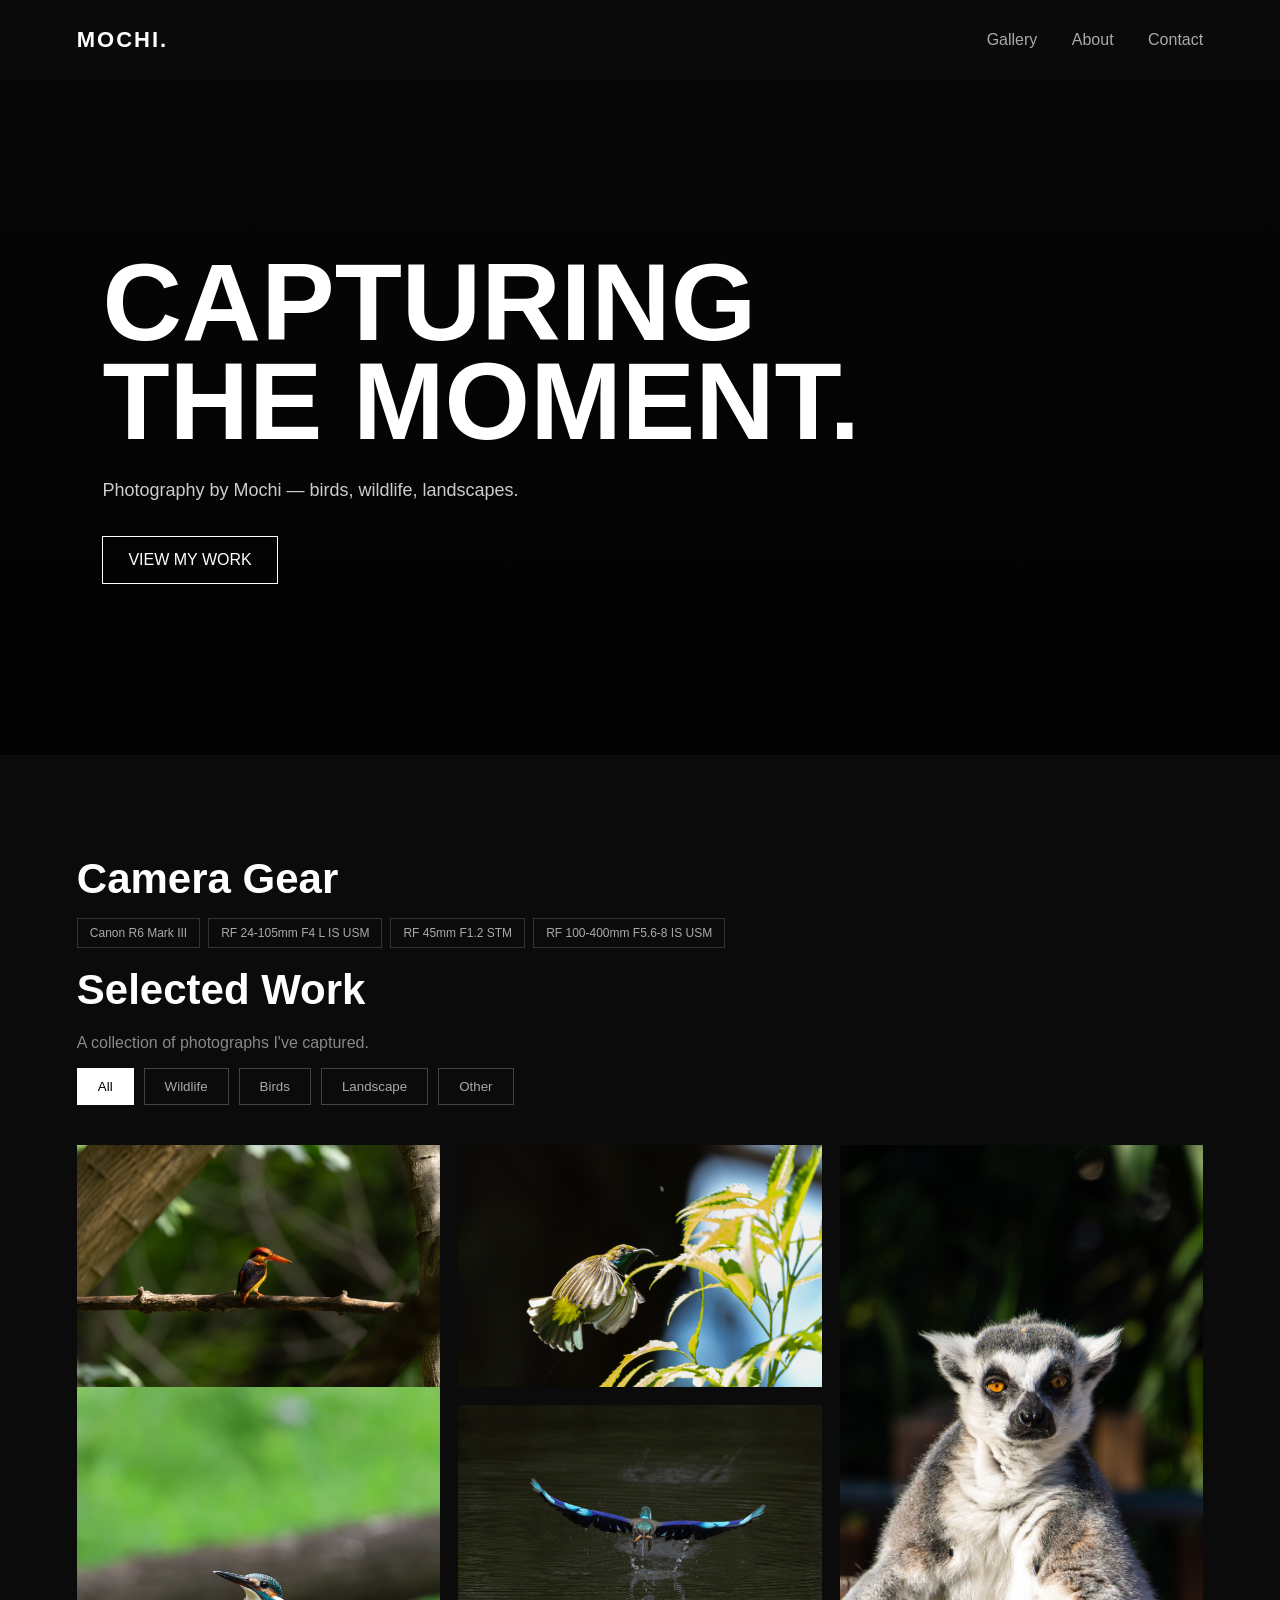
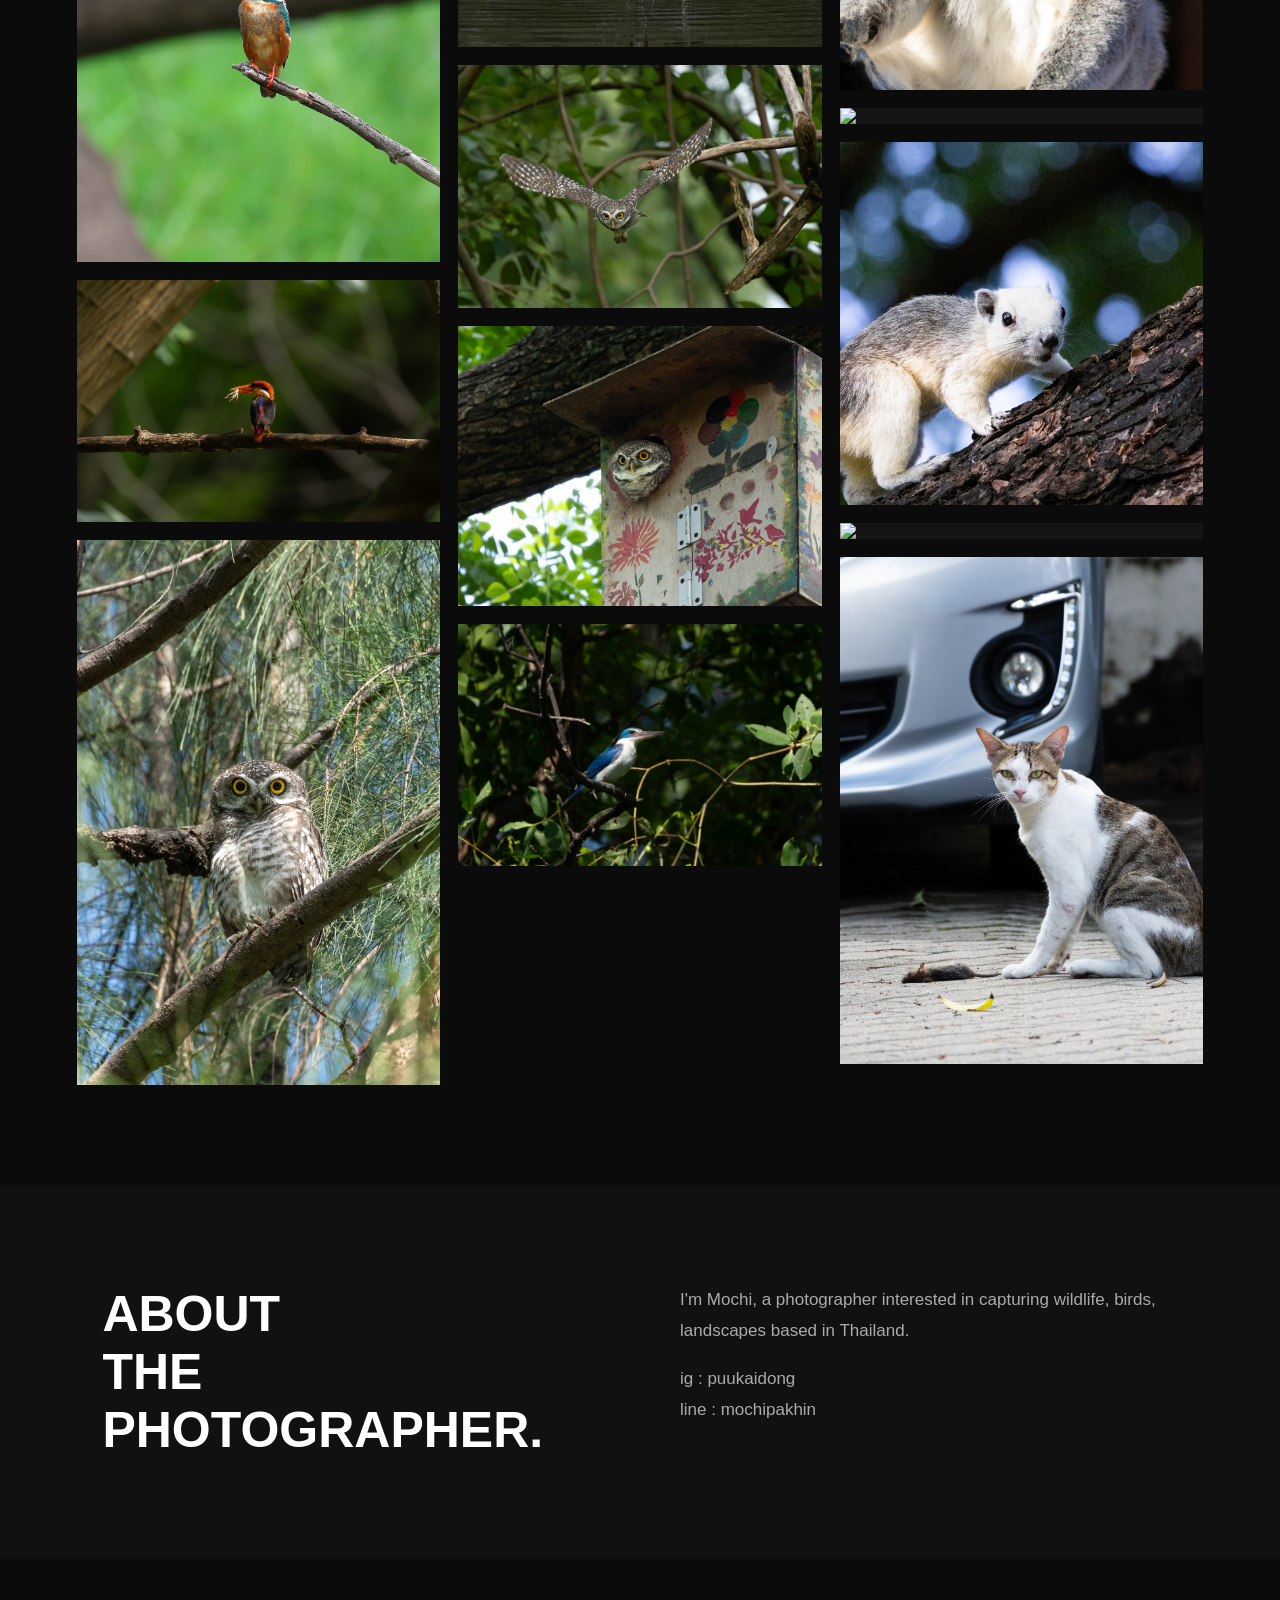
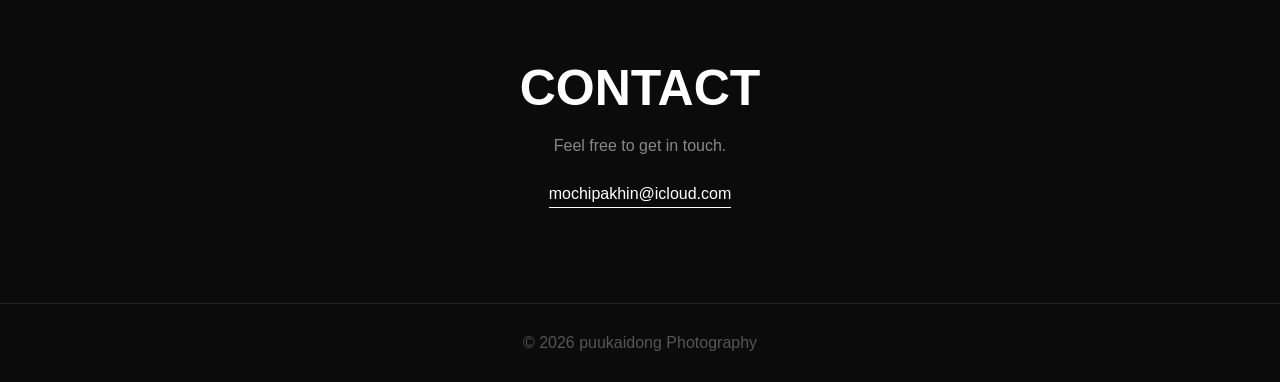
==== docs/index.html @ 9a879a0f "Update index.html" ====
<!DOCTYPE html>
<html lang="en">
<head>
    <meta charset="UTF-8">
    <meta name="viewport" content="width=device-width, initial-scale=1.0">
    <title>Mochi Photography</title>
    <link rel="stylesheet" href="style.css">
</head>

<body>

<header>
    <div class="logo">MOCHI.</div>

    <nav>
        <a href="#gallery">Gallery</a>
        <a href="#about">About</a>
        <a href="#contact">Contact</a>
    </nav>
</header>

<section class="hero">
    <h1>CAPTURING<br>THE MOMENT.</h1>

    <p>
        Photography by Mochi — birds, wildlife, landscapes.
    </p>

    <a class="hero-button" href="#gallery">VIEW MY WORK</a>
</section>

<section class="gallery-section" id="gallery">

    <h2 class="section-title">Camera Gear</h2>

    <div class="gear-links">
        <a href="https://th.canon/th/consumer/eos-r6-mark-iii/body/product" target="_blank">
            Canon R6 Mark III
        </a>

        <a href="https://th.canon/th/consumer/rf24-105mm-f-4l-is-usm/main/product" target="_blank">
            RF 24-105mm F4 L IS USM
        </a>

        <a href="https://th.canon/th/consumer/rf45mm-f-1-2-stm/main/product" target="_blank">
            RF 45mm F1.2 STM
        </a>

        <a href="https://th.canon/th/consumer/rf100-400mm-f-5-6-8-is-usm/main/product" target="_blank">
            RF 100-400mm F5.6-8 IS USM
        </a>
    </div>

    <br>

    <h2 class="section-title">Selected Work</h2>

    <p class="section-description">
        A collection of photographs I've captured.
    </p>

    <div class="filters">
        <button class="filter active" onclick="filterPhotos('all', this)">All</button>
        <button class="filter" onclick="filterPhotos('wildlife', this)">Wildlife</button>
        <button class="filter" onclick="filterPhotos('birds', this)">Birds</button>
        <button class="filter" onclick="filterPhotos('landscape', this)">Landscape</button>
        <button class="filter" onclick="filterPhotos('other', this)">Other</button>
    </div>

    <div class="gallery">

        <a class="photo" data-category="birds" href="photo.html?id=BB3">
            <img src="photos/BB3.jpg">
            <div class="photo-info">
                <h3>Black-backed Dwarf Kingfisher</h3>
                <p>Bird Photography</p>
            </div>
        </a>

        <div class="photo" data-category="birds" onclick="openPhotoPage('commonkingfisher')">
            <img src="photos/commonkingfisher.jpg">
            <div class="photo-info">
                <h3>Common Kingfisher</h3>
                <p>Bird Photography</p>
            </div>
        </div>

        <div class="photo" data-category="birds" onclick="openPhotoPage('BB4')">
            <img src="photos/BB4.jpg">
            <div class="photo-info">
                <h3>Black-backed Dwarf Kingfisher eating a cricket</h3>
                <p>Bird Photography</p>
            </div>
        </div>

        <div class="photo" data-category="birds" onclick="openPhotoPage('bird2')">
            <img src="photos/bird2.jpg">
            <div class="photo-info">
                <h3>Spotted Owlet</h3>
                <p>Bird Photography</p>
            </div>
        </div>

        <div class="photo" data-category="birds" onclick="openPhotoPage('bird3')">
            <img src="photos/bird3.jpg">
            <div class="photo-info">
                <h3>Olive-backed Sunbird</h3>
                <p>Bird Photography</p>
            </div>
        </div>

        <div class="photo" data-category="birds" onclick="openPhotoPage('bird4')">
            <img src="photos/bird4.jpg">
            <div class="photo-info">
                <h3>Indochinese Roller</h3>
                <p>Bird Photography</p>
            </div>
        </div>

        <div class="photo" data-category="birds" onclick="openPhotoPage('bird5')">
            <img src="photos/bird5.jpg">
            <div class="photo-info">
                <h3>Spotted Owlet taking flight</h3>
                <p>Bird Photography</p>
            </div>
        </div>

        <div class="photo" data-category="birds" onclick="openPhotoPage('bird6')">
            <img src="photos/bird6.jpg">
            <div class="photo-info">
                <h3>Spotted Peeking</h3>
                <p>Bird Photography</p>
            </div>
        </div>

        <div class="photo" data-category="birds" onclick="openPhotoPage('bird7')">
            <img src="photos/bird7.jpg">
            <div class="photo-info">
                <h3>Collared Kingfisher</h3>
                <p>Bird Photography</p>
            </div>
        </div>

        <div class="photo" data-category="wildlife" onclick="openPhotoPage('animal1')">
            <img src="photos/animal1.jpg">
            <div class="photo-info">
                <h3>Ring-tailed Lemur</h3>
                <p>Wildlife Photography</p>
            </div>
        </div>

        <div class="photo" data-category="wildlife" onclick="openPhotoPage('animal3')">
            <img src="photos/animal3.jpg">
            <div class="photo-info">
                <h3>Mongrel</h3>
                <p>Wildlife Photography</p>
            </div>
        </div>

        <div class="photo" data-category="wildlife" onclick="openPhotoPage('animal4')">
            <img src="photos/animal4.jpg">
            <div class="photo-info">
                <h3>Finlayson's Squirrel</h3>
                <p>Wildlife Photography</p>
            </div>
        </div>

        <div class="photo" data-category="wildlife" onclick="openPhotoPage('animal5')">
            <img src="photos/animal5.jpg">
            <div class="photo-info">
                <h3>Orange Tabby</h3>
                <p>Wildlife Photography</p>
            </div>
        </div>

        <div class="photo" data-category="wildlife" onclick="openPhotoPage('animal6')">
            <img src="photos/animal6.jpg">
            <div class="photo-info">
                <h3>Domestic Shorthair</h3>
                <p>Wildlife Photography</p>
            </div>
        </div>

    </div>

</section>

<section class="about" id="about">

    <div>
        <h2>ABOUT<br>THE<br>PHOTOGRAPHER.</h2>
    </div>

    <div>
        <p>
            I'm Mochi, a photographer interested in capturing
            wildlife, birds, landscapes based in Thailand.
        </p>

        <br>

        <p>
            ig : puukaidong<br>
            line : mochipakhin
        </p>
    </div>

</section>

<section class="contact" id="contact">

    <h2>CONTACT</h2>

    <p>Feel free to get in touch.</p>

    <a href="mailto:mochipakhin@icloud.com">mochipakhin@icloud.com</a>

</section>

<footer>
    © 2026 puukaidong Photography
</footer>

<script>

function filterPhotos(category, button) {
    const photos = document.querySelectorAll(".photo");
    const buttons = document.querySelectorAll(".filter");

    buttons.forEach(button => {
        button.classList.remove("active");
    });

    button.classList.add("active");

    photos.forEach(photo => {
        if (category === "all" || photo.dataset.category === category) {
            photo.style.display = "";
        } else {
            photo.style.display = "none";
        }
    });
}

</script>

</body>
</html>
---- docs/style.css ----
* {
    box-sizing: border-box;
    margin: 0;
    padding: 0;
}

html {
    scroll-behavior: smooth;
}

body {
    font-family: Arial, Helvetica, sans-serif;
    background: #0b0b0b;
    color: white;
}

header {
    height: 80px;
    display: flex;
    align-items: center;
    justify-content: space-between;
    padding: 0 6%;
    position: sticky;
    top: 0;
    background: rgba(11, 11, 11, 0.9);
    backdrop-filter: blur(10px);
    z-index: 100;
}

.logo {
    font-size: 22px;
    font-weight: bold;
    letter-spacing: 2px;
}

nav a {
    color: #aaa;
    text-decoration: none;
    margin-left: 30px;
    transition: 0.3s;
}

nav a:hover {
    color: white;
}

.hero {
    min-height: 75vh;
    display: flex;
    flex-direction: column;
    justify-content: center;
    padding: 80px 8%;
    background:
        linear-gradient(rgba(0,0,0,0.45), rgba(0,0,0,0.8)),
        url("https://images.unsplash.com/photo-1516035069371-29a1b244cc32?auto=format&fit=crop&w=2000&q=90");
    background-size: cover;
    background-position: center;
}

.hero h1 {
    font-size: clamp(50px, 9vw, 110px);
    line-height: 0.9;
    max-width: 900px;
}

.hero p {
    margin-top: 30px;
    color: #ccc;
    font-size: 18px;
    max-width: 500px;
}

.hero-button {
    margin-top: 35px;
    width: fit-content;
    padding: 14px 25px;
    border: 1px solid white;
    color: white;
    text-decoration: none;
    transition: 0.3s;
}

.hero-button:hover {
    background: white;
    color: black;
}

.gallery-section {
    padding: 100px 6%;
}

.section-title {
    font-size: 42px;
    margin-bottom: 15px;
}

.section-description {
    color: #888;
    margin-bottom: 10px;
    line-height: 1.8;
}

.filters {
    display: flex;
    gap: 10px;
    margin-bottom: 40px;
    flex-wrap: wrap;
}

.filter {
    padding: 10px 20px;
    background: transparent;
    border: 1px solid #444;
    color: #aaa;
    cursor: pointer;
    transition: 0.3s;
}

.filter:hover,
.filter.active {
    background: white;
    color: black;
    border-color: white;
}

.gallery {
    columns: 3 300px;
    column-gap: 18px;
}

.photo {
    position: relative;
    margin-bottom: 18px;
    break-inside: avoid;
    cursor: pointer;
    overflow: hidden;
    background: #151515;
}

.photo img {
    width: 100%;
    display: block;
    transition: transform 0.5s;
}

.photo:hover img {
    transform: scale(1.04);
}

.photo-info {
    position: absolute;
    bottom: 0;
    left: 0;
    right: 0;
    padding: 25px 20px;
    background: linear-gradient(transparent, rgba(0,0,0,0.9));
    opacity: 0;
    transition: 0.3s;
}

.photo:hover .photo-info {
    opacity: 1;
}

.photo-info h3 {
    font-size: 18px;
}

.photo-info p {
    color: #aaa;
    font-size: 13px;
    margin-top: 5px;
}

.about {
    padding: 100px 8%;
    display: grid;
    grid-template-columns: 1fr 1fr;
    gap: 80px;
    background: #111;
}

.about h2 {
    font-size: 50px;
}

.about p {
    color: #aaa;
    font-size: 17px;
    line-height: 1.8;
}

.contact {
    padding: 100px 8%;
    text-align: center;
}

.contact h2 {
    font-size: 50px;
    margin-bottom: 20px;
}

.contact p {
    color: #888;
    margin-bottom: 30px;
}

.contact a {
    color: white;
    text-decoration: none;
    border-bottom: 1px solid white;
    padding-bottom: 5px;
}

footer {
    padding: 30px;
    text-align: center;
    color: #555;
    border-top: 1px solid #222;
}

.lightbox {
    position: fixed;
    inset: 0;
    background: rgba(0,0,0,0.95);
    display: none;
    align-items: center;
    justify-content: center;
    z-index: 200;
    padding: 30px;
}

.lightbox img {
    max-width: 90%;
    max-height: 90vh;
    object-fit: contain;
}

.close {
    position: absolute;
    top: 25px;
    right: 35px;
    font-size: 40px;
    cursor: pointer;
    color: white;
}

.gear-links {
    margin-top: 10px;
    display: flex;
    flex-wrap: wrap;
    gap: 8px;
}

.gear-links a {
    font-size: 12px;
    color: #aaa;
    text-decoration: none;
    border: 1px solid #333;
    padding: 7px 12px;
    transition: 0.3s;
}

.gear-links a:hover {
    color: white;
    border-color: white;
    background: #181818;
}

.back-button {
    display: inline-block;
    padding: 14px 25px;
    border: 1px solid white;
    color: white;
    text-decoration: none;
    transition: 0.3s;
    margin-bottom: 50px;
}

.back-button:hover {
    background: white;
    color: black;
}


@media (max-width: 700px) {

    header {
        padding: 0 5%;
    }

    nav a {
        margin-left: 10px;
        font-size: 13px;
    }

    .hero {
        min-height: 65vh;
    }

    .about {
        grid-template-columns: 1fr;
        gap: 30px;
    }

    .about h2,
    .contact h2 {
        font-size: 40px;
    }
}
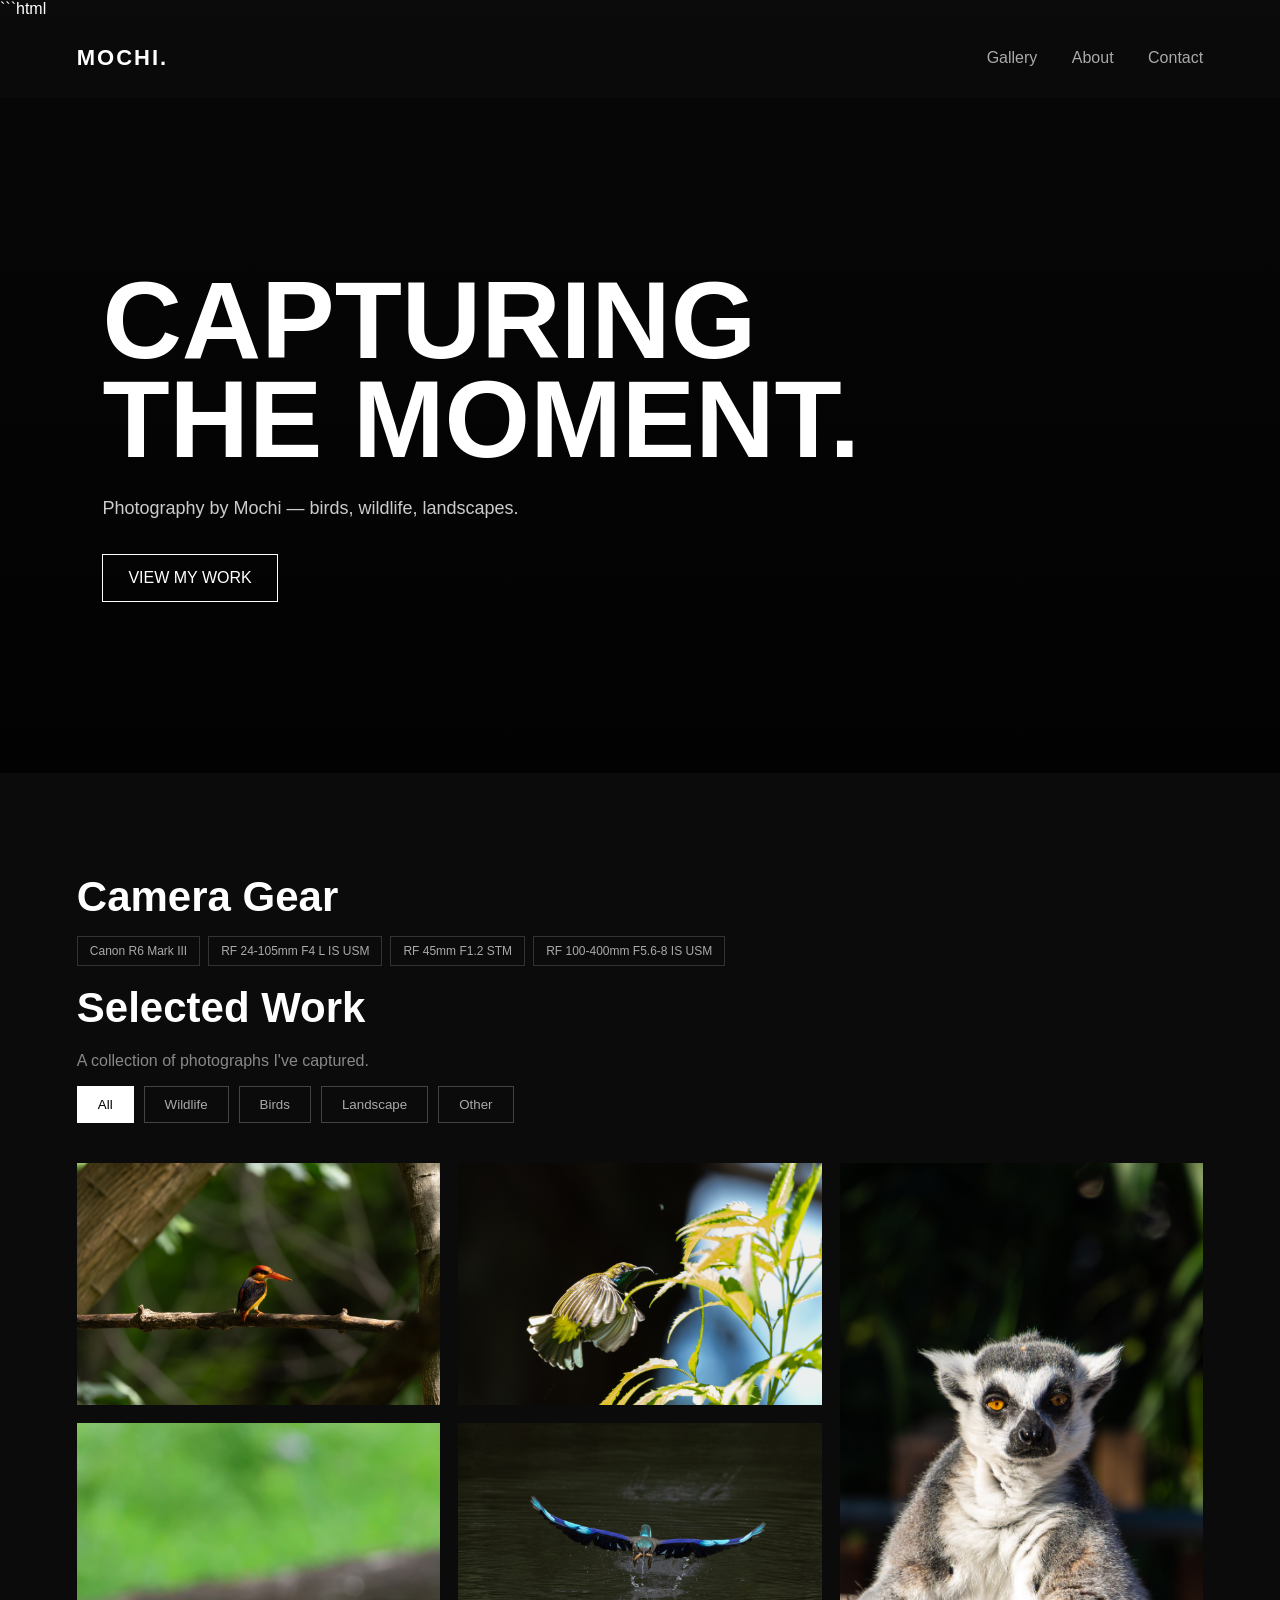
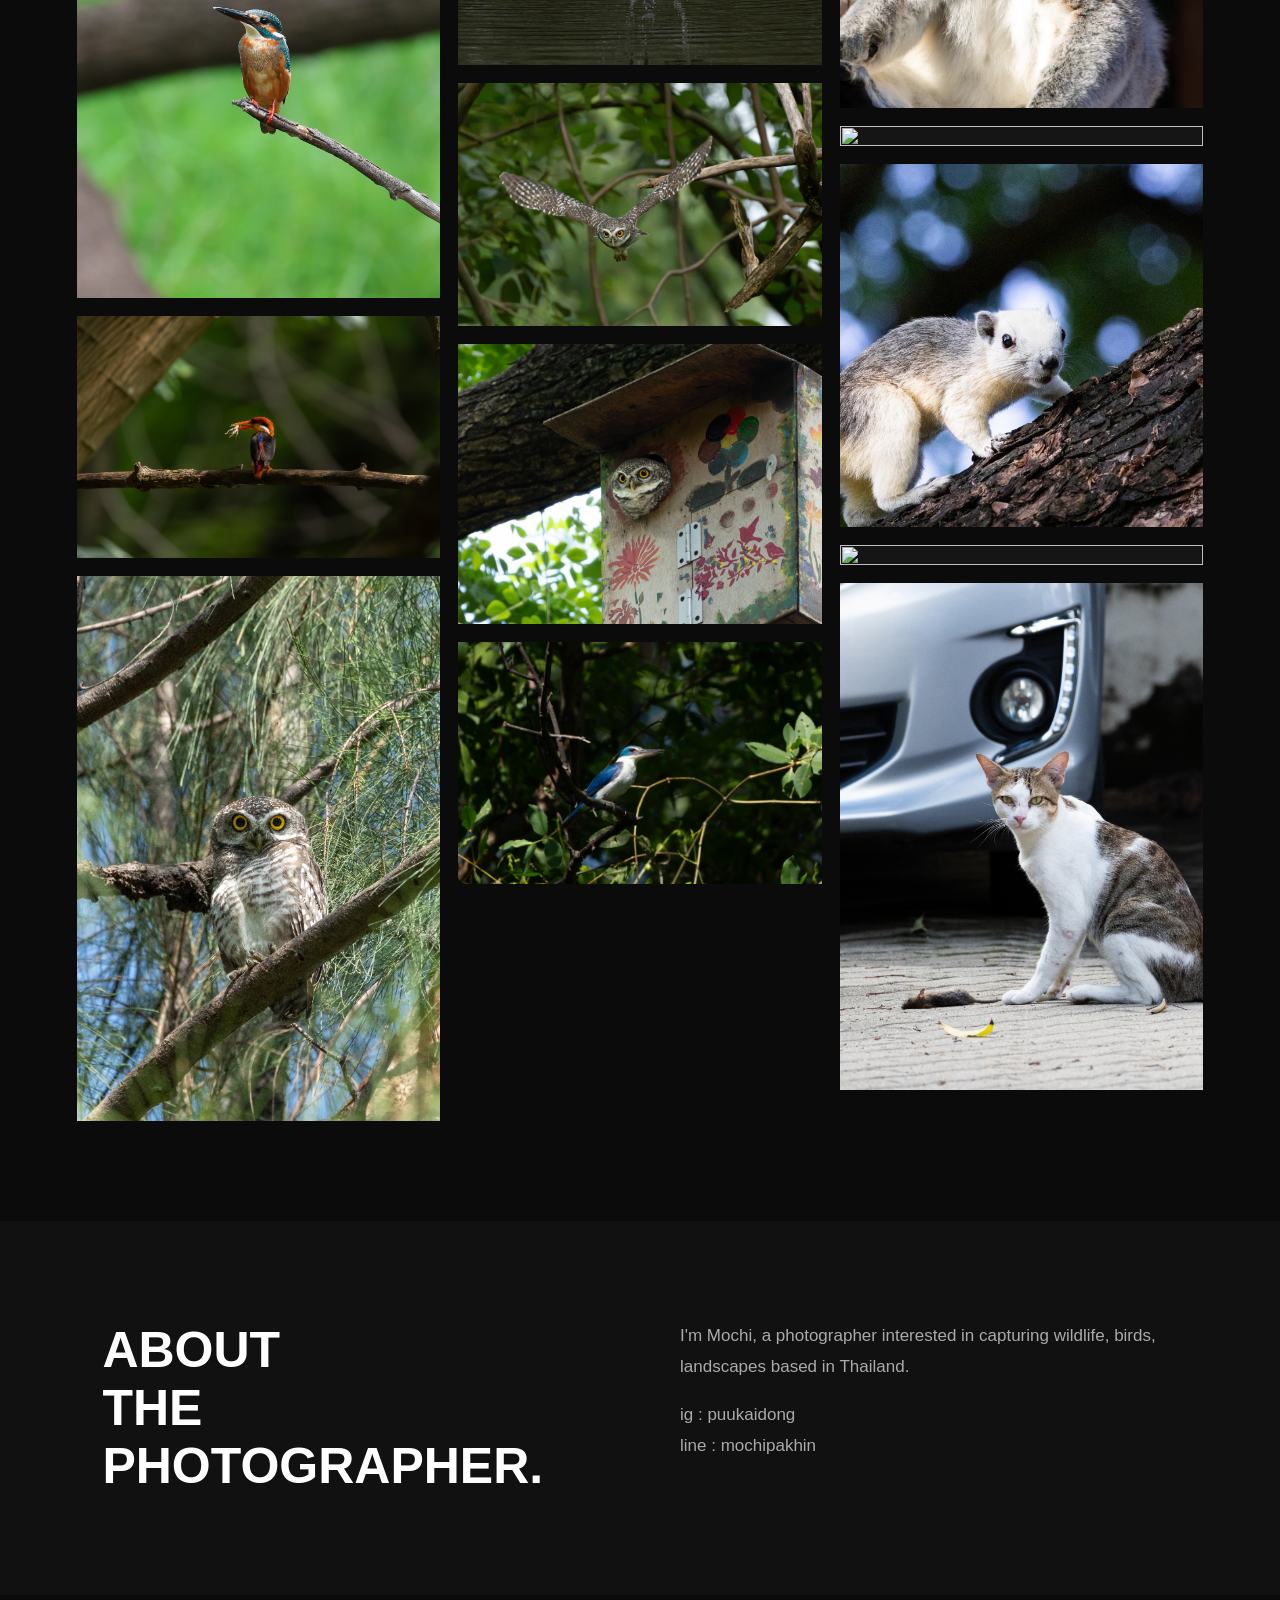
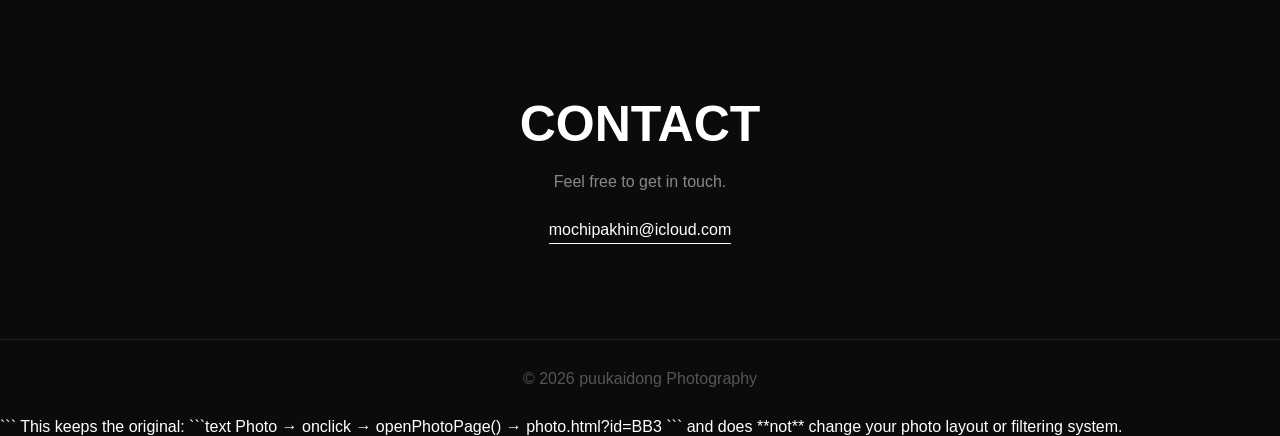
==== commit 362e2b95: "Update index.html" ====
--- a/docs/index.html
+++ b/docs/index.html
@@ -1,3 +1,4 @@
+```html
 <!DOCTYPE html>
 <html lang="en">
 <head>
@@ -34,6 +35,7 @@
     <h2 class="section-title">Camera Gear</h2>
 
     <div class="gear-links">
+
         <a href="https://th.canon/th/consumer/eos-r6-mark-iii/body/product" target="_blank">
             Canon R6 Mark III
         </a>
@@ -49,6 +51,7 @@
         <a href="https://th.canon/th/consumer/rf100-400mm-f-5-6-8-is-usm/main/product" target="_blank">
             RF 100-400mm F5.6-8 IS USM
         </a>
+
     </div>
 
     <br>
@@ -60,121 +63,164 @@
     </p>
 
     <div class="filters">
-        <button class="filter active" onclick="filterPhotos('all', this)">All</button>
-        <button class="filter" onclick="filterPhotos('wildlife', this)">Wildlife</button>
-        <button class="filter" onclick="filterPhotos('birds', this)">Birds</button>
-        <button class="filter" onclick="filterPhotos('landscape', this)">Landscape</button>
-        <button class="filter" onclick="filterPhotos('other', this)">Other</button>
+
+        <button class="filter active" onclick="filterPhotos('all', this)">
+            All
+        </button>
+
+        <button class="filter" onclick="filterPhotos('wildlife', this)">
+            Wildlife
+        </button>
+
+        <button class="filter" onclick="filterPhotos('birds', this)">
+            Birds
+        </button>
+
+        <button class="filter" onclick="filterPhotos('landscape', this)">
+            Landscape
+        </button>
+
+        <button class="filter" onclick="filterPhotos('other', this)">
+            Other
+        </button>
+
     </div>
 
     <div class="gallery">
 
-        <a class="photo" data-category="birds" href="photo.html?id=BB3">
+        <div class="photo" data-category="birds" onclick="openPhotoPage('BB3')">
             <img src="photos/BB3.jpg">
+
             <div class="photo-info">
                 <h3>Black-backed Dwarf Kingfisher</h3>
                 <p>Bird Photography</p>
             </div>
-        </a>
+        </div>
+
 
         <div class="photo" data-category="birds" onclick="openPhotoPage('commonkingfisher')">
             <img src="photos/commonkingfisher.jpg">
+
             <div class="photo-info">
                 <h3>Common Kingfisher</h3>
                 <p>Bird Photography</p>
             </div>
         </div>
+
 
         <div class="photo" data-category="birds" onclick="openPhotoPage('BB4')">
             <img src="photos/BB4.jpg">
+
             <div class="photo-info">
                 <h3>Black-backed Dwarf Kingfisher eating a cricket</h3>
                 <p>Bird Photography</p>
             </div>
         </div>
+
 
         <div class="photo" data-category="birds" onclick="openPhotoPage('bird2')">
             <img src="photos/bird2.jpg">
+
             <div class="photo-info">
                 <h3>Spotted Owlet</h3>
                 <p>Bird Photography</p>
             </div>
         </div>
+
 
         <div class="photo" data-category="birds" onclick="openPhotoPage('bird3')">
             <img src="photos/bird3.jpg">
+
             <div class="photo-info">
                 <h3>Olive-backed Sunbird</h3>
                 <p>Bird Photography</p>
             </div>
         </div>
+
 
         <div class="photo" data-category="birds" onclick="openPhotoPage('bird4')">
             <img src="photos/bird4.jpg">
+
             <div class="photo-info">
                 <h3>Indochinese Roller</h3>
                 <p>Bird Photography</p>
             </div>
         </div>
+
 
         <div class="photo" data-category="birds" onclick="openPhotoPage('bird5')">
             <img src="photos/bird5.jpg">
+
             <div class="photo-info">
                 <h3>Spotted Owlet taking flight</h3>
                 <p>Bird Photography</p>
             </div>
         </div>
+
 
         <div class="photo" data-category="birds" onclick="openPhotoPage('bird6')">
             <img src="photos/bird6.jpg">
+
             <div class="photo-info">
                 <h3>Spotted Peeking</h3>
                 <p>Bird Photography</p>
             </div>
         </div>
+
 
         <div class="photo" data-category="birds" onclick="openPhotoPage('bird7')">
             <img src="photos/bird7.jpg">
+
             <div class="photo-info">
                 <h3>Collared Kingfisher</h3>
                 <p>Bird Photography</p>
             </div>
         </div>
+
 
         <div class="photo" data-category="wildlife" onclick="openPhotoPage('animal1')">
             <img src="photos/animal1.jpg">
+
             <div class="photo-info">
                 <h3>Ring-tailed Lemur</h3>
                 <p>Wildlife Photography</p>
             </div>
         </div>
+
 
         <div class="photo" data-category="wildlife" onclick="openPhotoPage('animal3')">
             <img src="photos/animal3.jpg">
+
             <div class="photo-info">
                 <h3>Mongrel</h3>
                 <p>Wildlife Photography</p>
             </div>
         </div>
+
 
         <div class="photo" data-category="wildlife" onclick="openPhotoPage('animal4')">
             <img src="photos/animal4.jpg">
+
             <div class="photo-info">
                 <h3>Finlayson's Squirrel</h3>
                 <p>Wildlife Photography</p>
             </div>
         </div>
+
 
         <div class="photo" data-category="wildlife" onclick="openPhotoPage('animal5')">
             <img src="photos/animal5.jpg">
+
             <div class="photo-info">
                 <h3>Orange Tabby</h3>
                 <p>Wildlife Photography</p>
             </div>
         </div>
+
 
         <div class="photo" data-category="wildlife" onclick="openPhotoPage('animal6')">
             <img src="photos/animal6.jpg">
+
             <div class="photo-info">
                 <h3>Domestic Shorthair</h3>
                 <p>Wildlife Photography</p>
@@ -185,13 +231,19 @@
 
 </section>
 
+
 <section class="about" id="about">
 
     <div>
-        <h2>ABOUT<br>THE<br>PHOTOGRAPHER.</h2>
+        <h2>
+            ABOUT<br>
+            THE<br>
+            PHOTOGRAPHER.
+        </h2>
     </div>
 
     <div>
+
         <p>
             I'm Mochi, a photographer interested in capturing
             wildlife, birds, landscapes based in Thailand.
@@ -203,27 +255,36 @@
             ig : puukaidong<br>
             line : mochipakhin
         </p>
+
     </div>
 
 </section>
 
+
 <section class="contact" id="contact">
 
     <h2>CONTACT</h2>
 
-    <p>Feel free to get in touch.</p>
-
-    <a href="mailto:mochipakhin@icloud.com">mochipakhin@icloud.com</a>
+    <p>
+        Feel free to get in touch.
+    </p>
+
+    <a href="mailto:mochipakhin@icloud.com">
+        mochipakhin@icloud.com
+    </a>
 
 </section>
+
 
 <footer>
     © 2026 puukaidong Photography
 </footer>
 
+
 <script>
 
 function filterPhotos(category, button) {
+
     const photos = document.querySelectorAll(".photo");
     const buttons = document.querySelectorAll(".filter");
 
@@ -234,15 +295,30 @@
     button.classList.add("active");
 
     photos.forEach(photo => {
+
         if (category === "all" || photo.dataset.category === category) {
             photo.style.display = "";
         } else {
             photo.style.display = "none";
         }
+
     });
 }
 
+function openPhotoPage(id) {
+    window.location.href = "photo.html?id=" + id;
+}
+
 </script>
 
 </body>
 </html>
+```
+
+This keeps the original:
+
+```text
+Photo → onclick → openPhotoPage() → photo.html?id=BB3
+```
+
+and does **not** change your photo layout or filtering system.
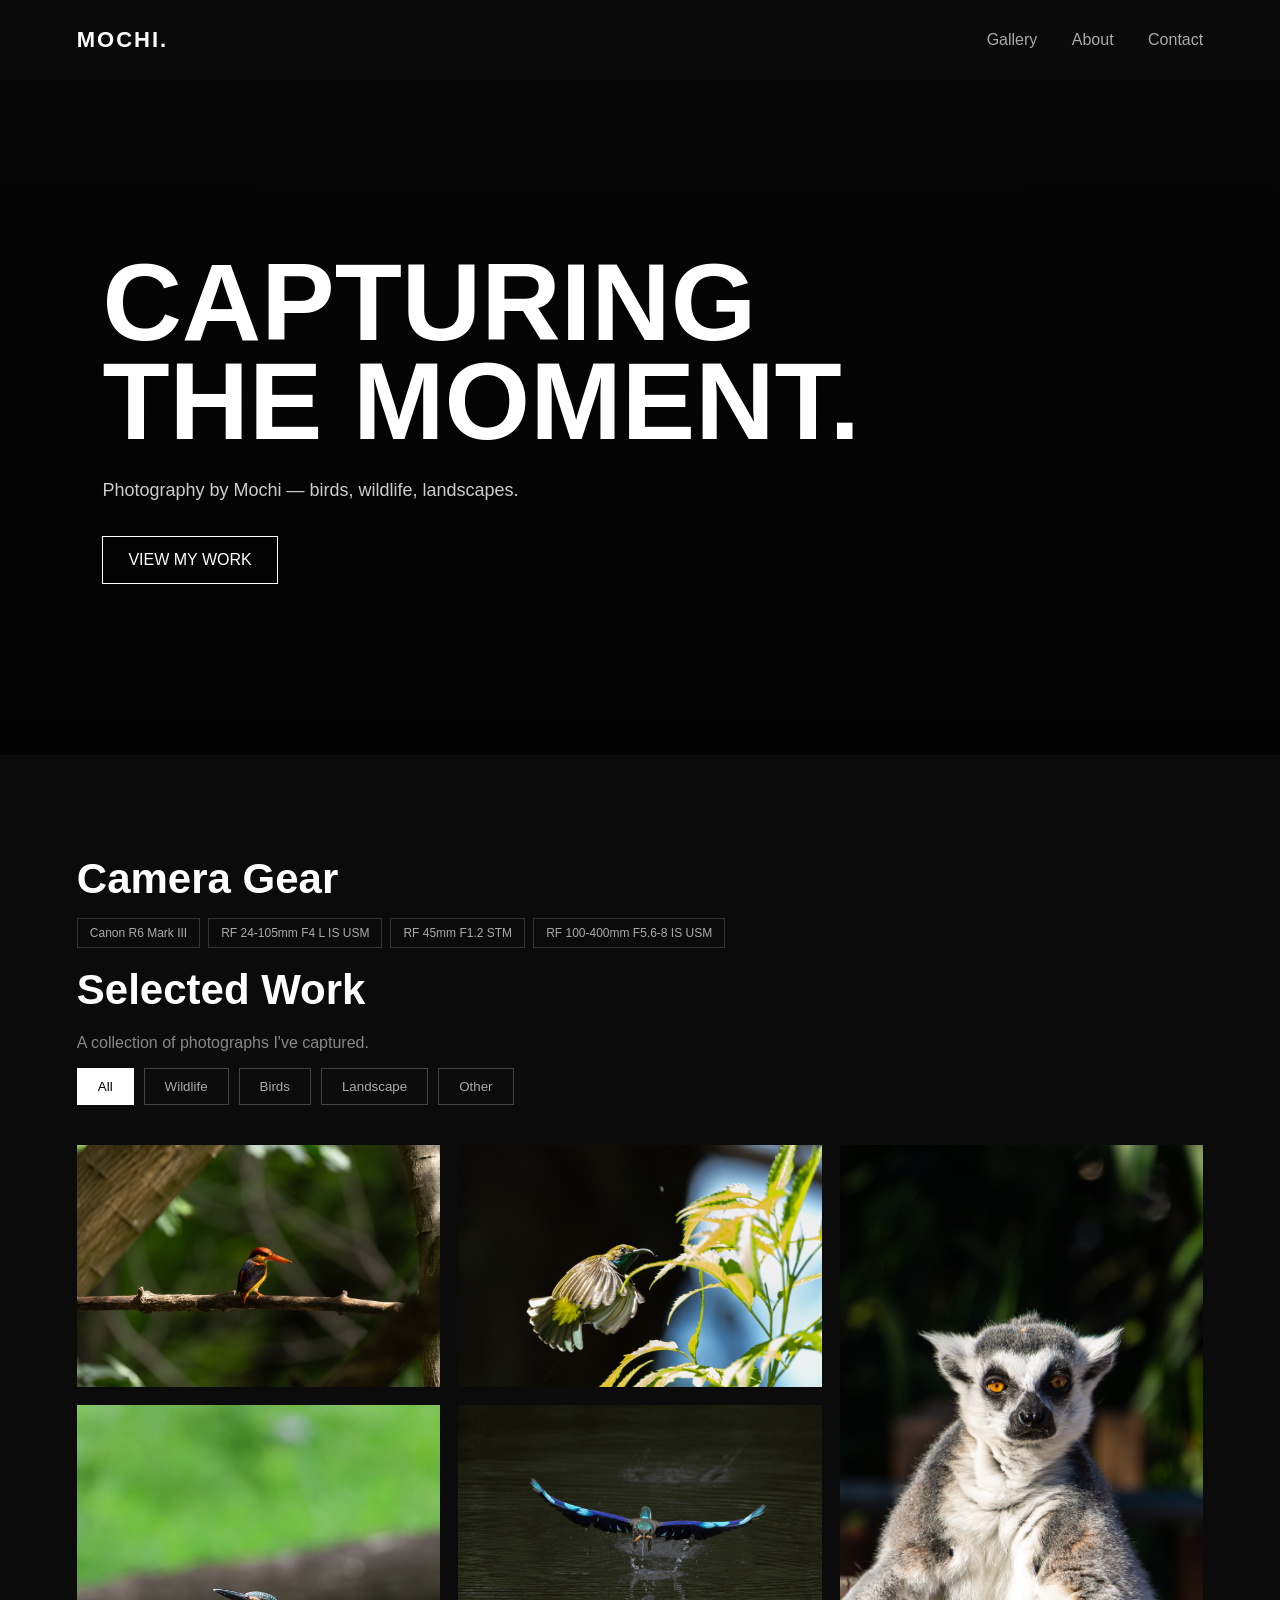
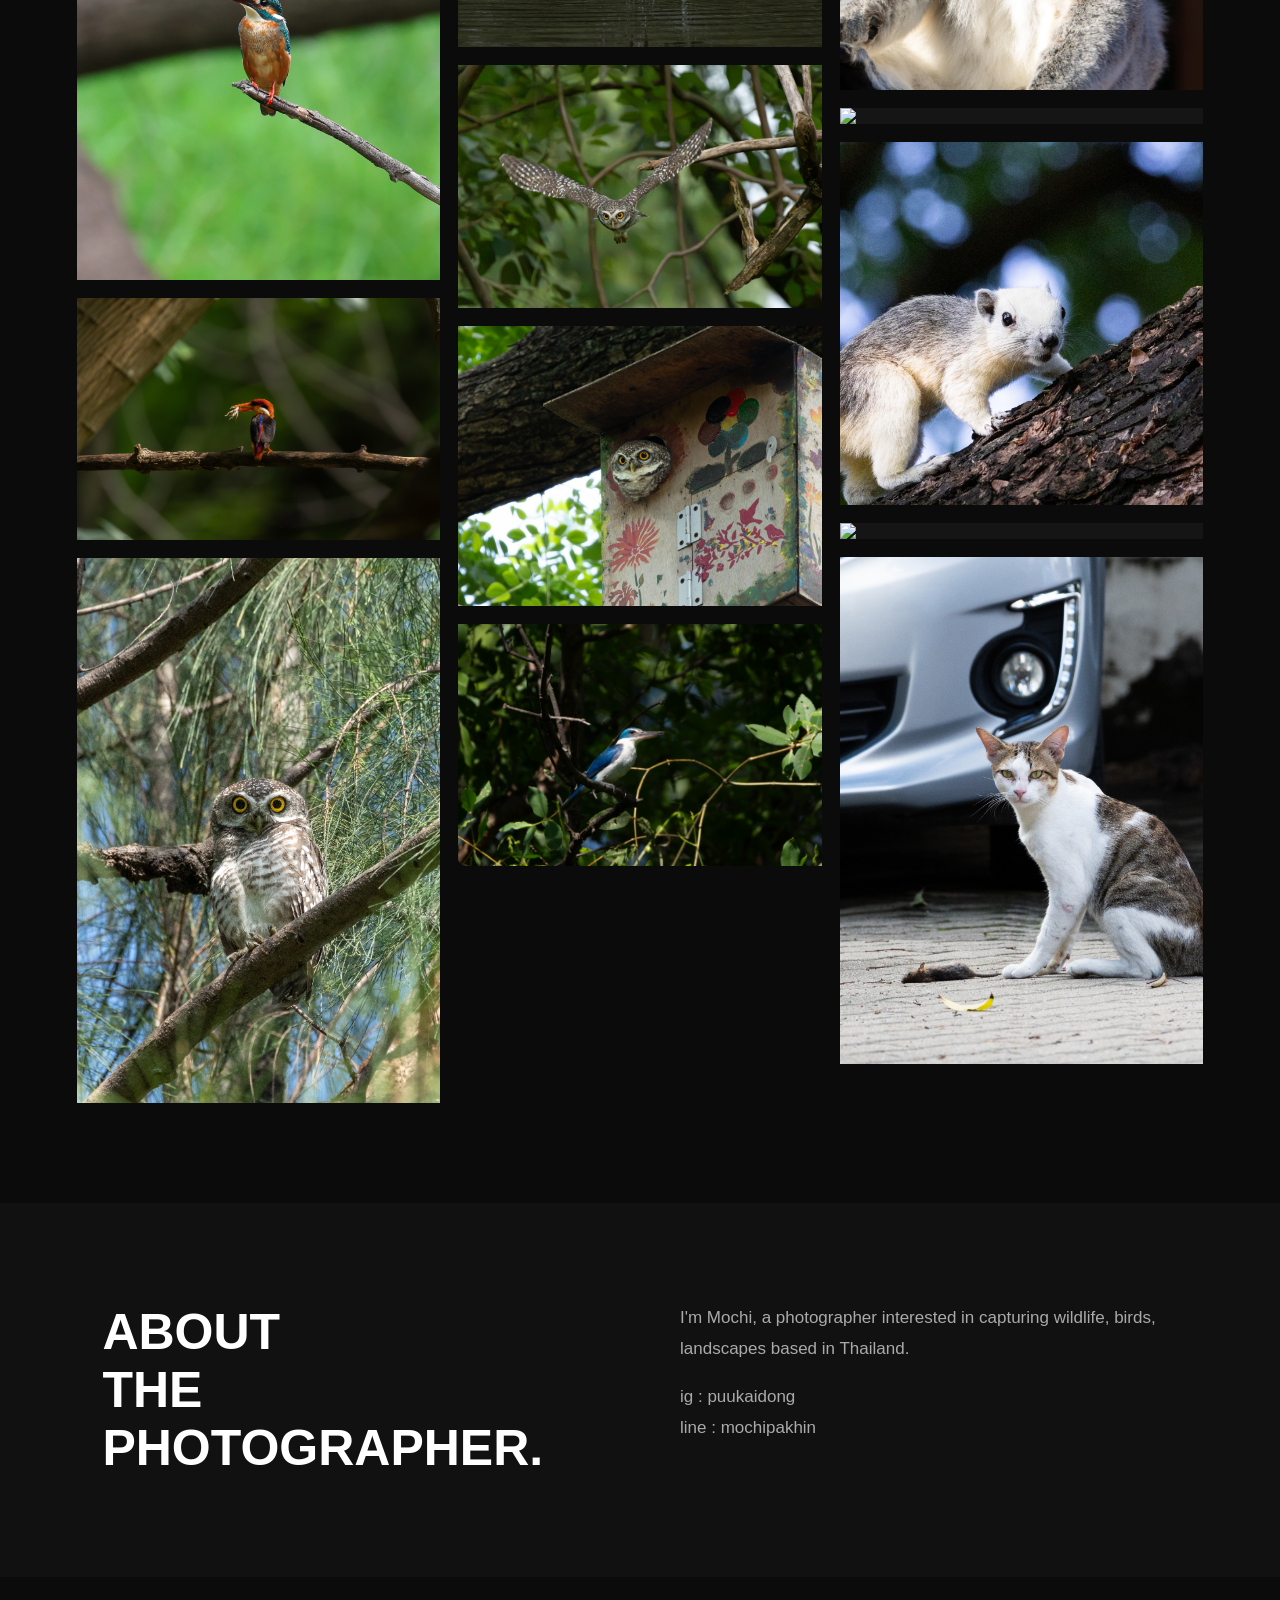
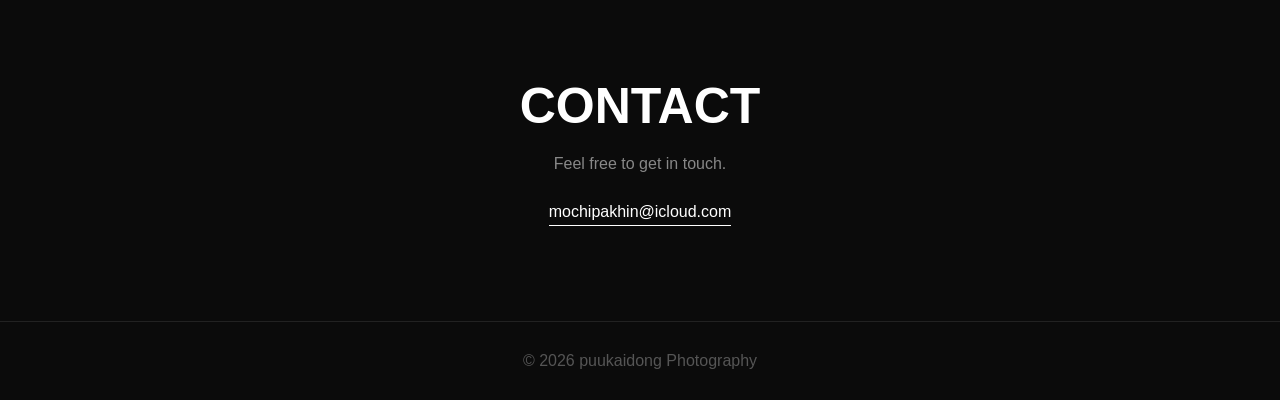
==== commit c63e58fa: "Update index.html" ====
--- a/docs/index.html
+++ b/docs/index.html
@@ -1,4 +1,3 @@
-```html
 <!DOCTYPE html>
 <html lang="en">
 <head>
@@ -313,12 +312,3 @@
 
 </body>
 </html>
-```
-
-This keeps the original:
-
-```text
-Photo → onclick → openPhotoPage() → photo.html?id=BB3
-```
-
-and does **not** change your photo layout or filtering system.
--- a/docs/style.css
+++ b/docs/style.css
@@ -269,12 +269,14 @@
 
 .back-button {
     display: inline-block;
+    margin-bottom: 50px;
     padding: 14px 25px;
     border: 1px solid white;
     color: white;
     text-decoration: none;
-    transition: 0.3s;
-    margin-bottom: 50px;
+    font-size: 14px;
+    letter-spacing: 1px;
+    transition: 0.3s ease;
 }
 
 .back-button:hover {
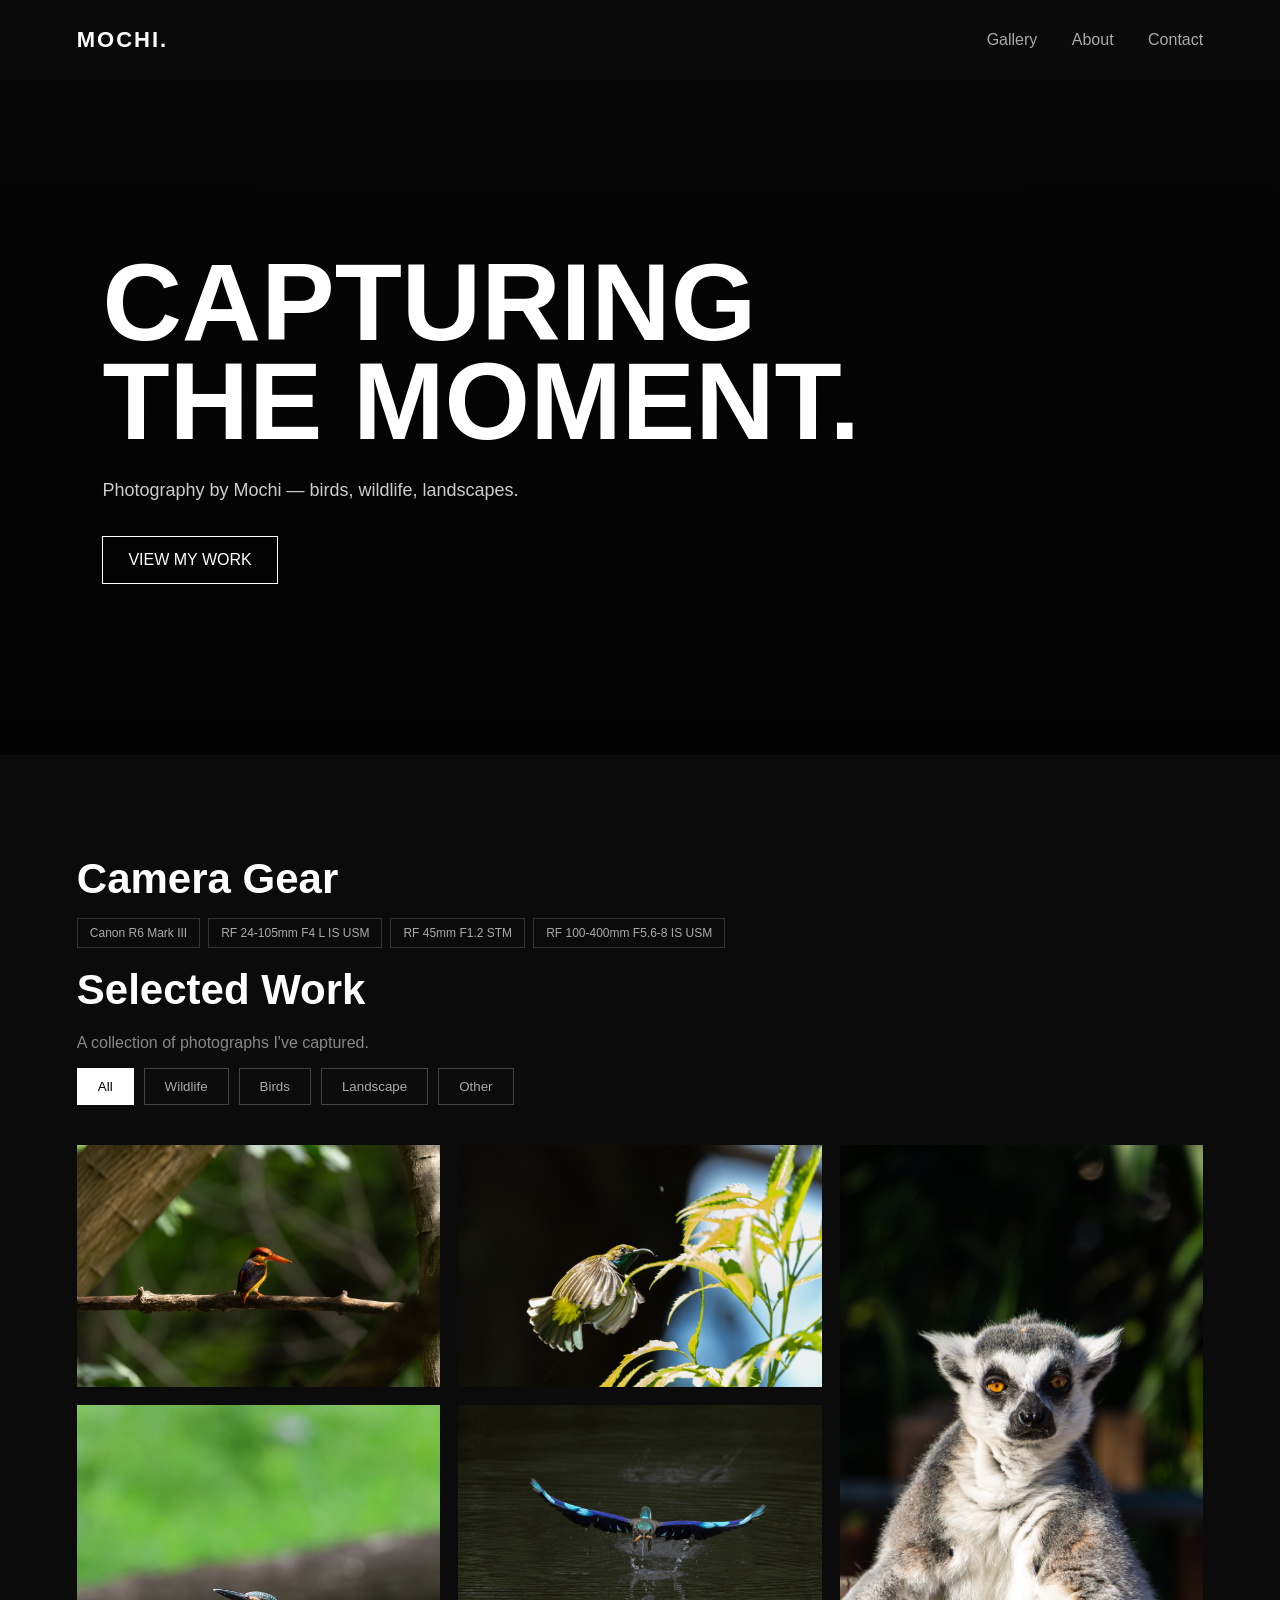
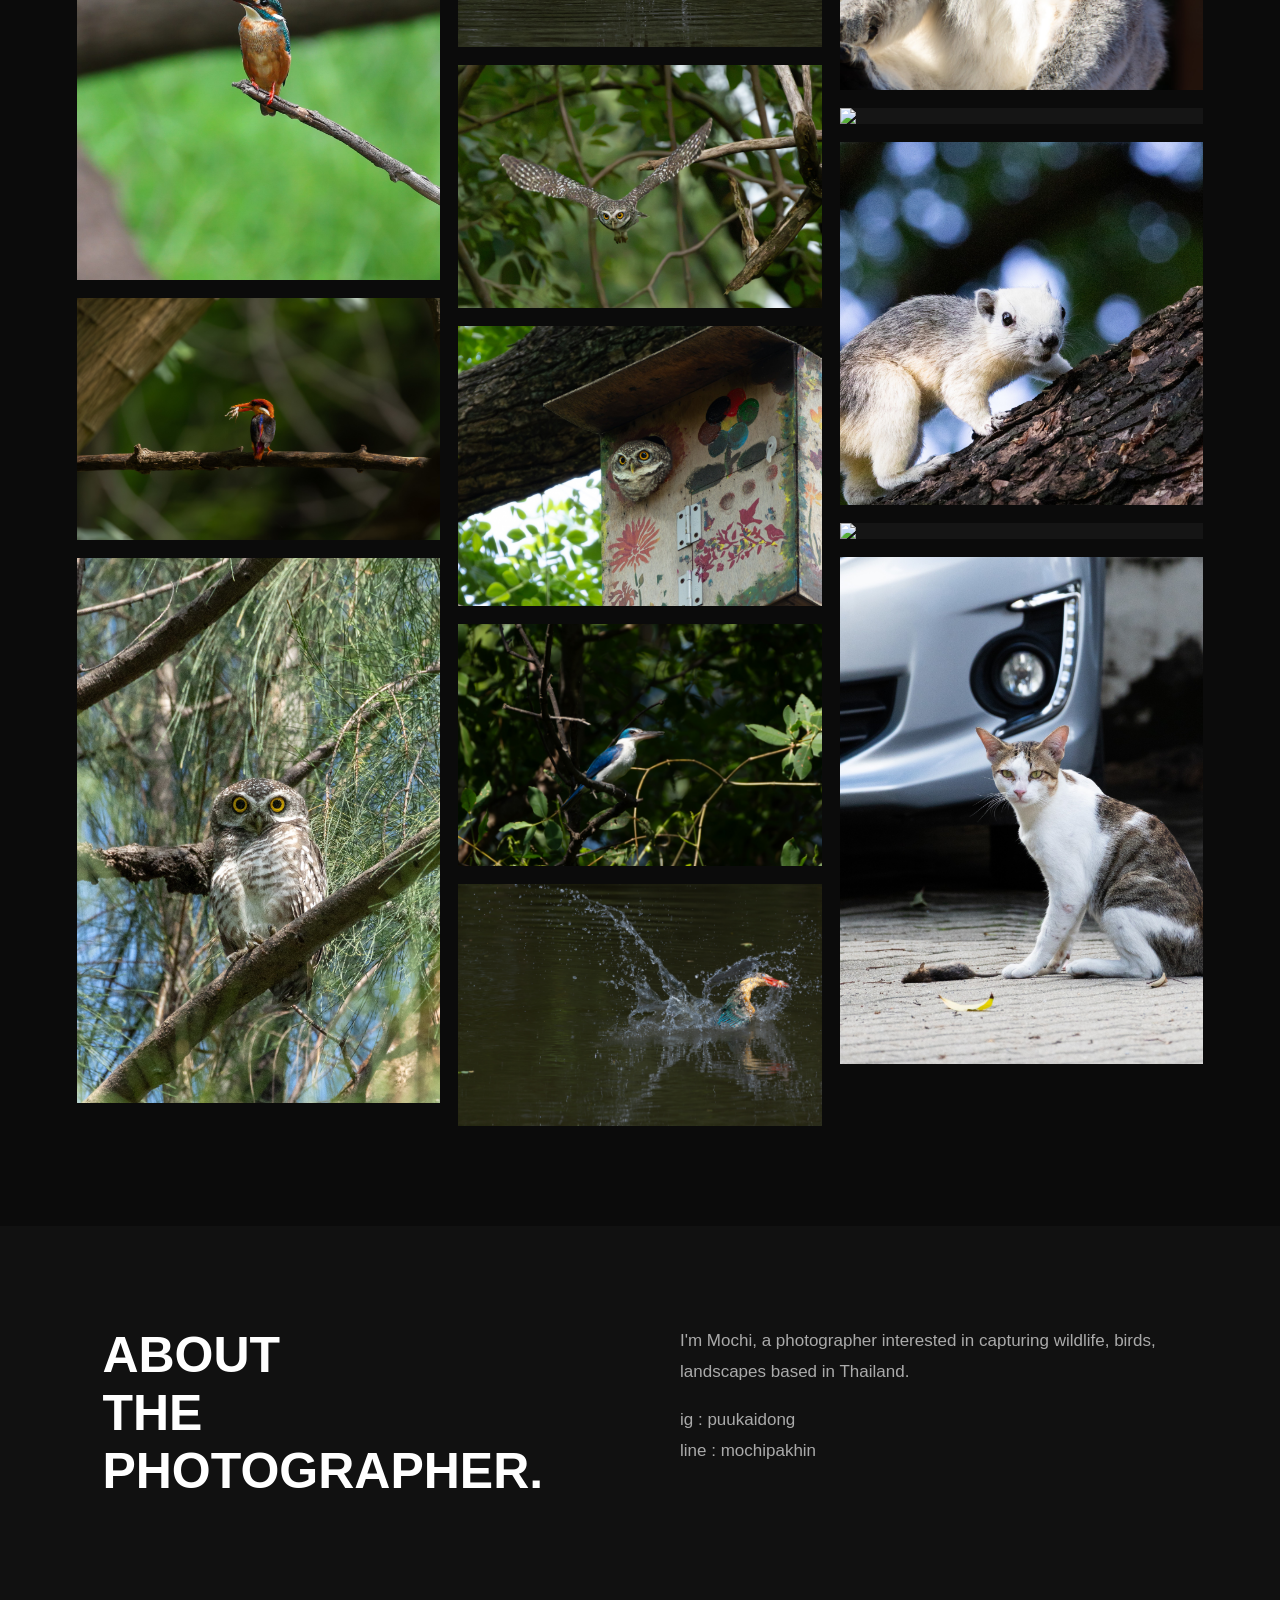
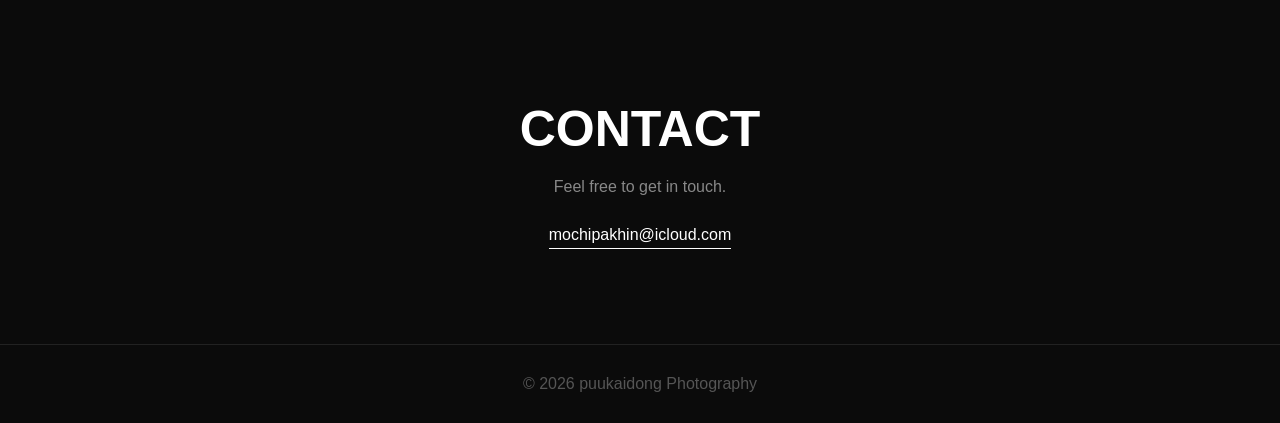
==== commit 3b0fd715: "Update index.html" ====
--- a/docs/index.html
+++ b/docs/index.html
@@ -176,6 +176,15 @@
             </div>
         </div>
 
+        <div class="photo" data-category="birds" onclick="openPhotoPage('bird8')">
+            <img src="photos/bird8.jpg">
+
+            <div class="photo-info">
+                <h3>Stork-billed Kingfisher</h3>
+                <p>Bird Photography</p>
+            </div>
+        </div>
+
 
         <div class="photo" data-category="wildlife" onclick="openPhotoPage('animal1')">
             <img src="photos/animal1.jpg">
--- a/docs/style.css
+++ b/docs/style.css
@@ -269,7 +269,7 @@
 
 .back-button {
     display: inline-block;
-    margin-bottom: 50px;
+    margin-bottom: 40px;
     padding: 14px 25px;
     border: 1px solid white;
     color: white;
@@ -284,8 +284,102 @@
     color: black;
 }
 
-
-@media (max-width: 700px) {
+.photo-page {
+    padding: 40px 6% 100px;
+    min-height: calc(100vh - 80px);
+}
+
+.photo-detail {
+    display: grid;
+    grid-template-columns: 1fr 1fr;
+    gap: 50px;
+    align-items: start;
+}
+
+.photo-detail-image {
+    width: 100%;
+    height: 55vh;
+    display: flex;
+    justify-content: center;
+    align-items: center;
+    background: #111;
+    overflow: hidden;
+}
+
+.photo-detail-image img {
+    width: auto;
+    height: auto;
+    max-width: 80%;
+    max-height: 55vh;
+    object-fit: contain;
+    display: block;
+}
+
+.photo-detail-info {
+    padding-top: 10px;
+}
+
+.photo-category {
+    color: #888;
+    font-size: 13px;
+    letter-spacing: 2px;
+    margin-bottom: 15px;
+}
+
+.photo-detail-info h1 {
+    font-size: clamp(40px, 5vw, 70px);
+    line-height: 1;
+    margin-bottom: 25px;
+}
+
+.photo-description {
+    color: #aaa;
+    line-height: 1.8;
+    font-size: 16px;
+    margin-bottom: 40px;
+}
+
+.photo-settings {
+    display: grid;
+    grid-template-columns: 1fr 1fr;
+    border-top: 1px solid #333;
+    border-bottom: 1px solid #333;
+}
+
+.photo-settings div {
+    padding: 20px 10px;
+    border-bottom: 1px solid #222;
+}
+
+.photo-settings span {
+    display: block;
+    color: #666;
+    font-size: 11px;
+    letter-spacing: 1.5px;
+    margin-bottom: 8px;
+}
+
+.photo-settings strong {
+    font-size: 15px;
+    font-weight: normal;
+}
+
+.photo-story {
+    margin-top: 50px;
+}
+
+.photo-story h2 {
+    font-size: 25px;
+    margin-bottom: 20px;
+}
+
+.photo-story p {
+    color: #aaa;
+    line-height: 1.9;
+    font-size: 16px;
+}
+
+@media (max-width: 800px) {
 
     header {
         padding: 0 5%;
@@ -309,4 +403,73 @@
     .contact h2 {
         font-size: 40px;
     }
-}
+
+    .photo-page {
+        padding: 30px 5% 70px;
+    }
+
+    .back-button {
+        margin-bottom: 30px;
+    }
+
+    .photo-detail {
+        grid-template-columns: 1fr;
+        gap: 35px;
+    }
+
+    .photo-detail-image {
+        height: 40vh;
+    }
+
+    .photo-detail-image img {
+        max-width: 80%;
+        max-height: 40vh;
+    }
+
+    .photo-detail-info h1 {
+        font-size: 42px;
+    }
+}
+
+@media (max-width: 500px) {
+
+    header {
+        height: 70px;
+    }
+
+    .logo {
+        font-size: 18px;
+    }
+
+    nav a {
+        margin-left: 7px;
+        font-size: 11px;
+    }
+
+    .photo-page {
+        padding: 25px 5% 60px;
+    }
+
+    .back-button {
+        padding: 12px 18px;
+        font-size: 12px;
+        margin-bottom: 25px;
+    }
+
+    .photo-detail-image {
+        height: 32vh;
+    }
+
+    .photo-detail-image img {
+        max-width: 80%;
+        max-height: 32vh;
+    }
+
+    .photo-detail-info h1 {
+        font-size: 36px;
+    }
+
+    .photo-settings {
+        grid-template-columns: 1fr 1fr;
+    }
+}
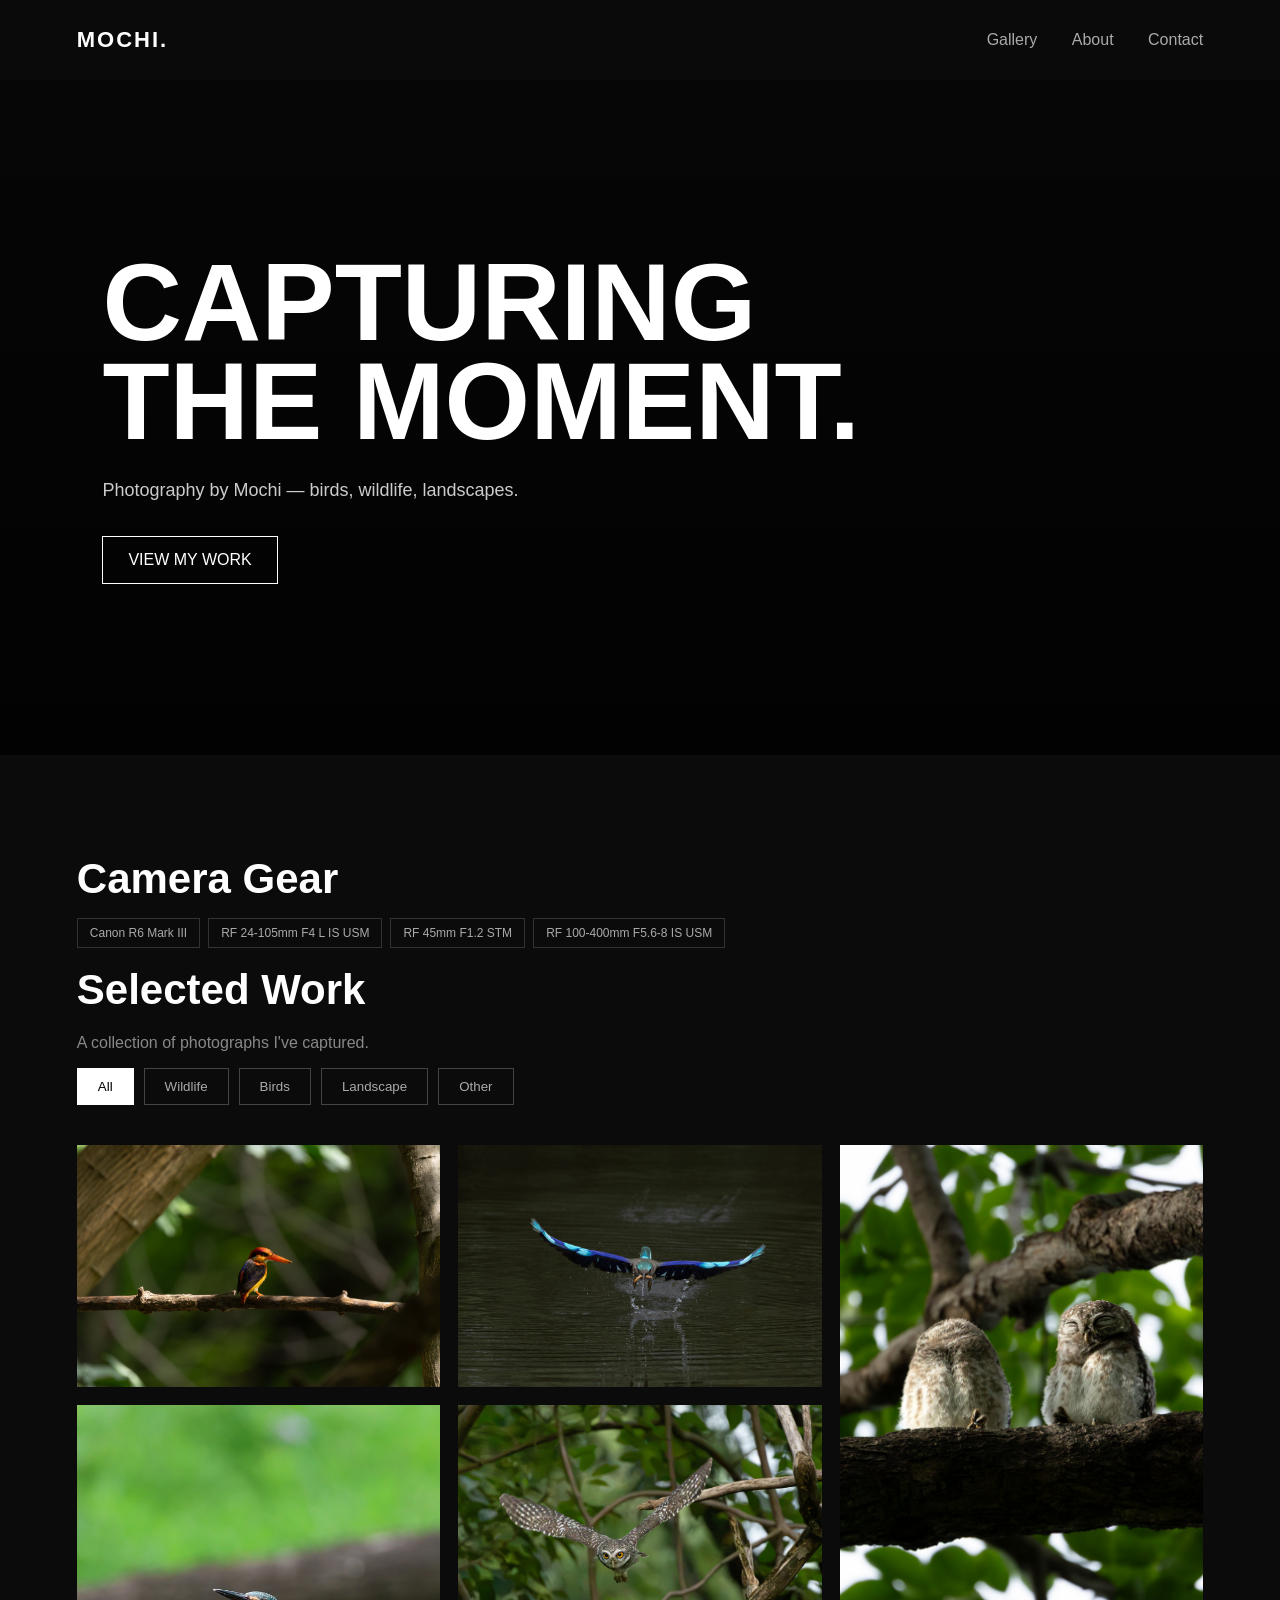
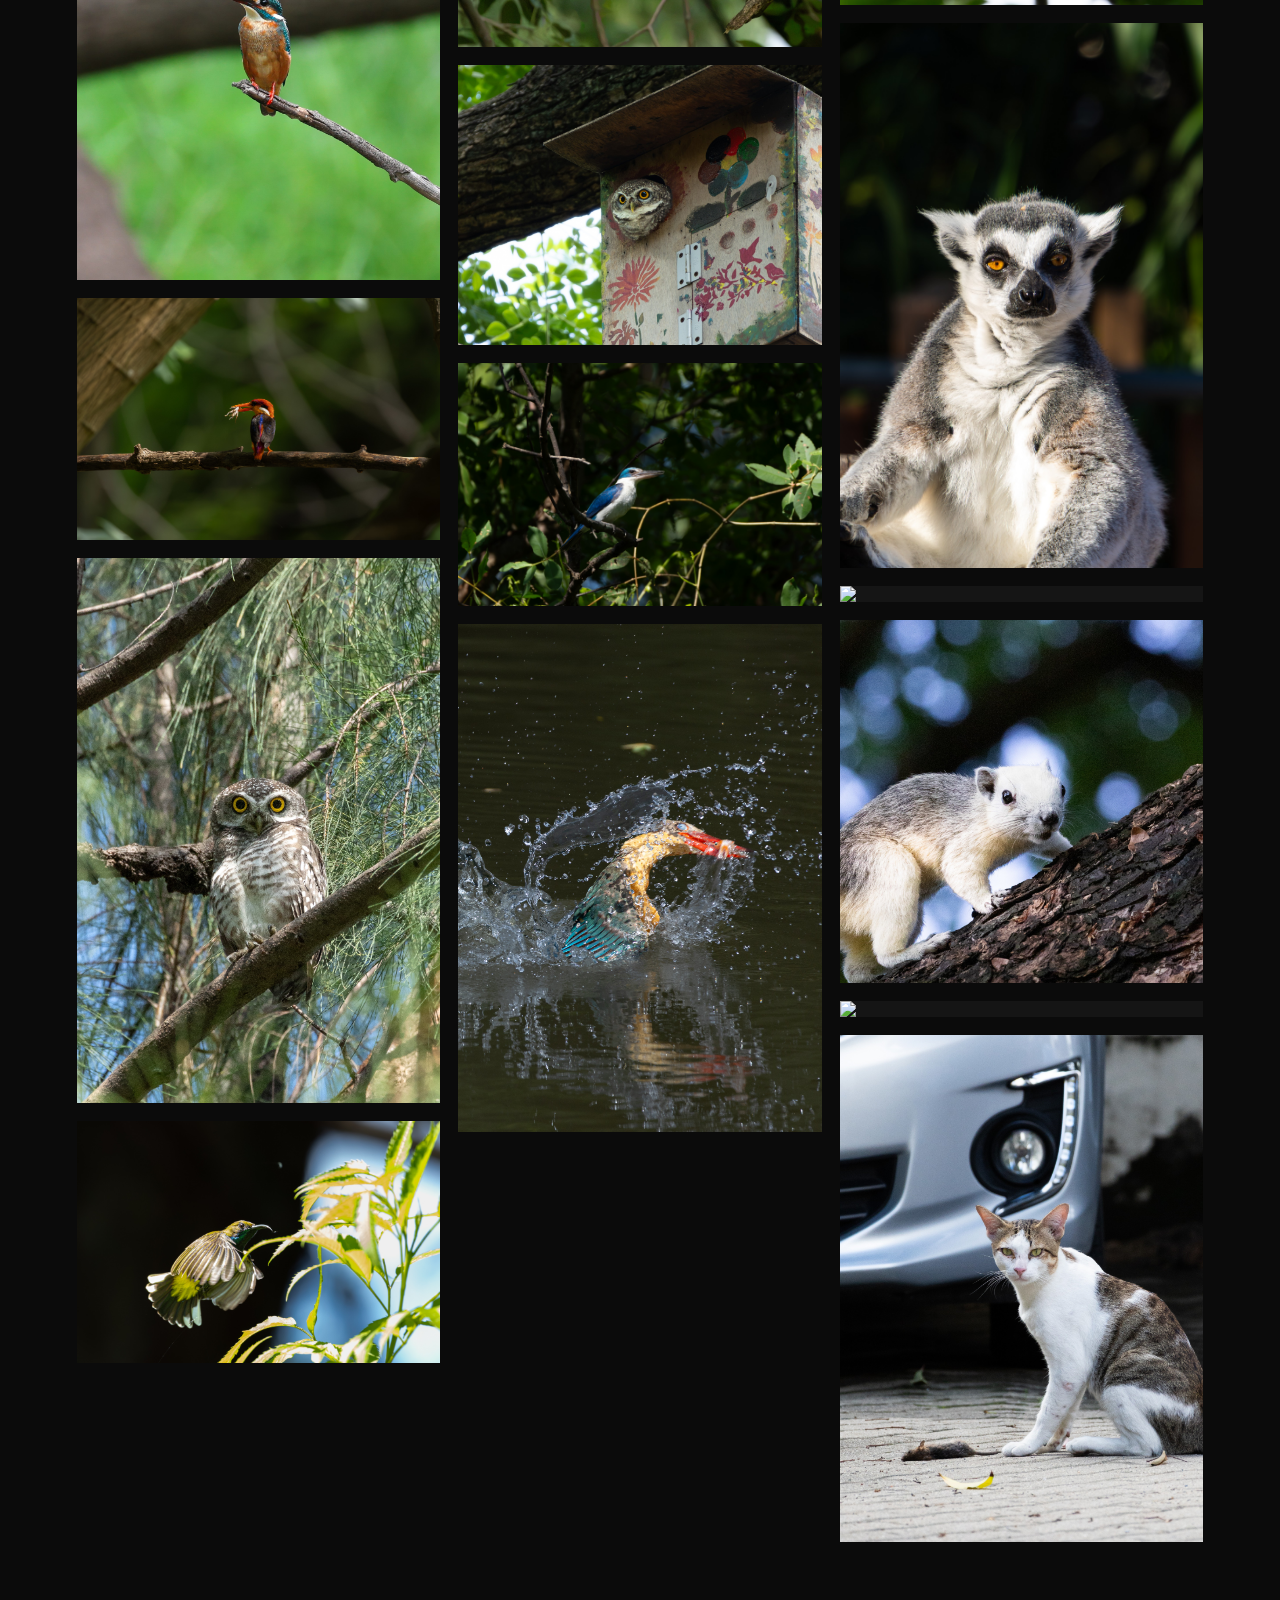
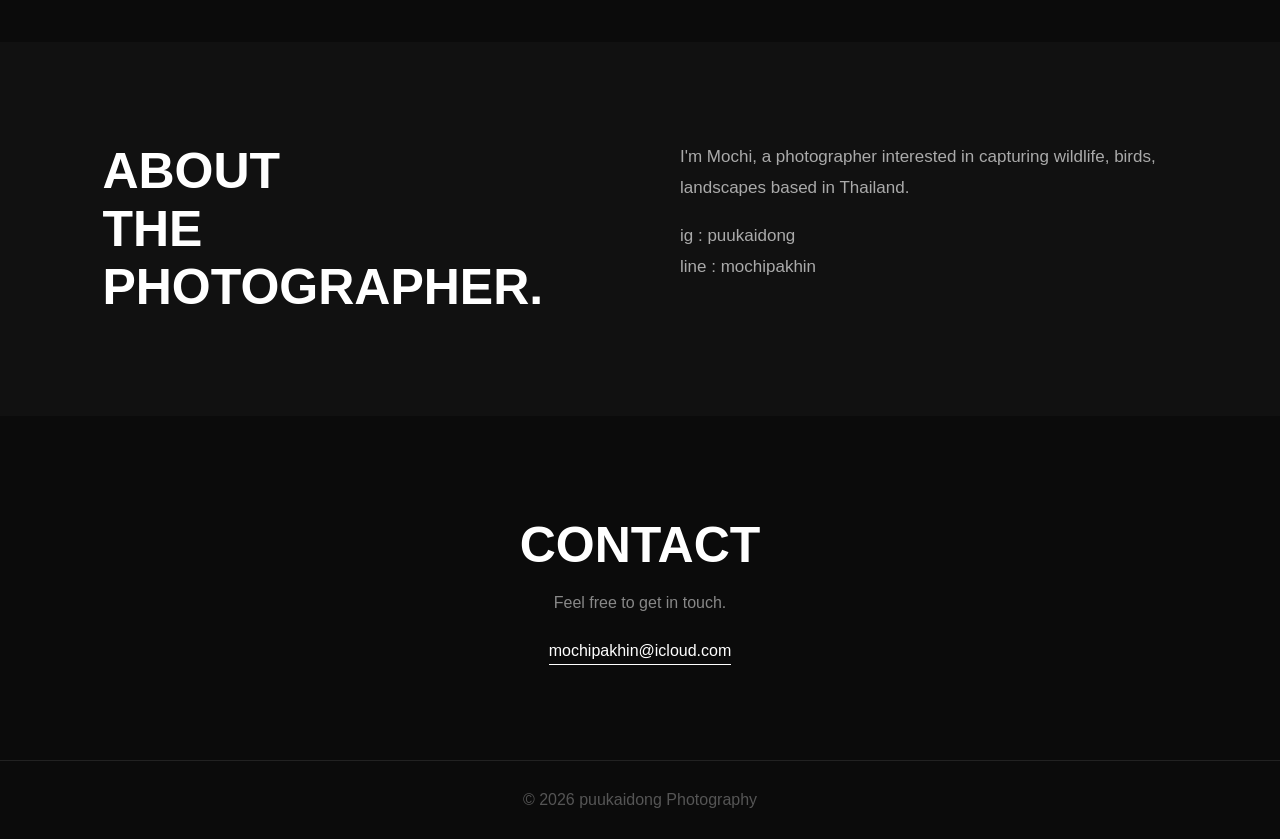
==== commit 49dfc2ba: "Update index.html" ====
--- a/docs/index.html
+++ b/docs/index.html
@@ -185,6 +185,14 @@
             </div>
         </div>
 
+        <div class="photo" data-category="birds" onclick="openPhotoPage('bird9')">
+            <img src="photos/bird9.jpg">
+
+            <div class="photo-info">
+                <h3>Spotted owlet resting</h3>
+                <p>Bird Photography</p>
+            </div>
+        </div>
 
         <div class="photo" data-category="wildlife" onclick="openPhotoPage('animal1')">
             <img src="photos/animal1.jpg">
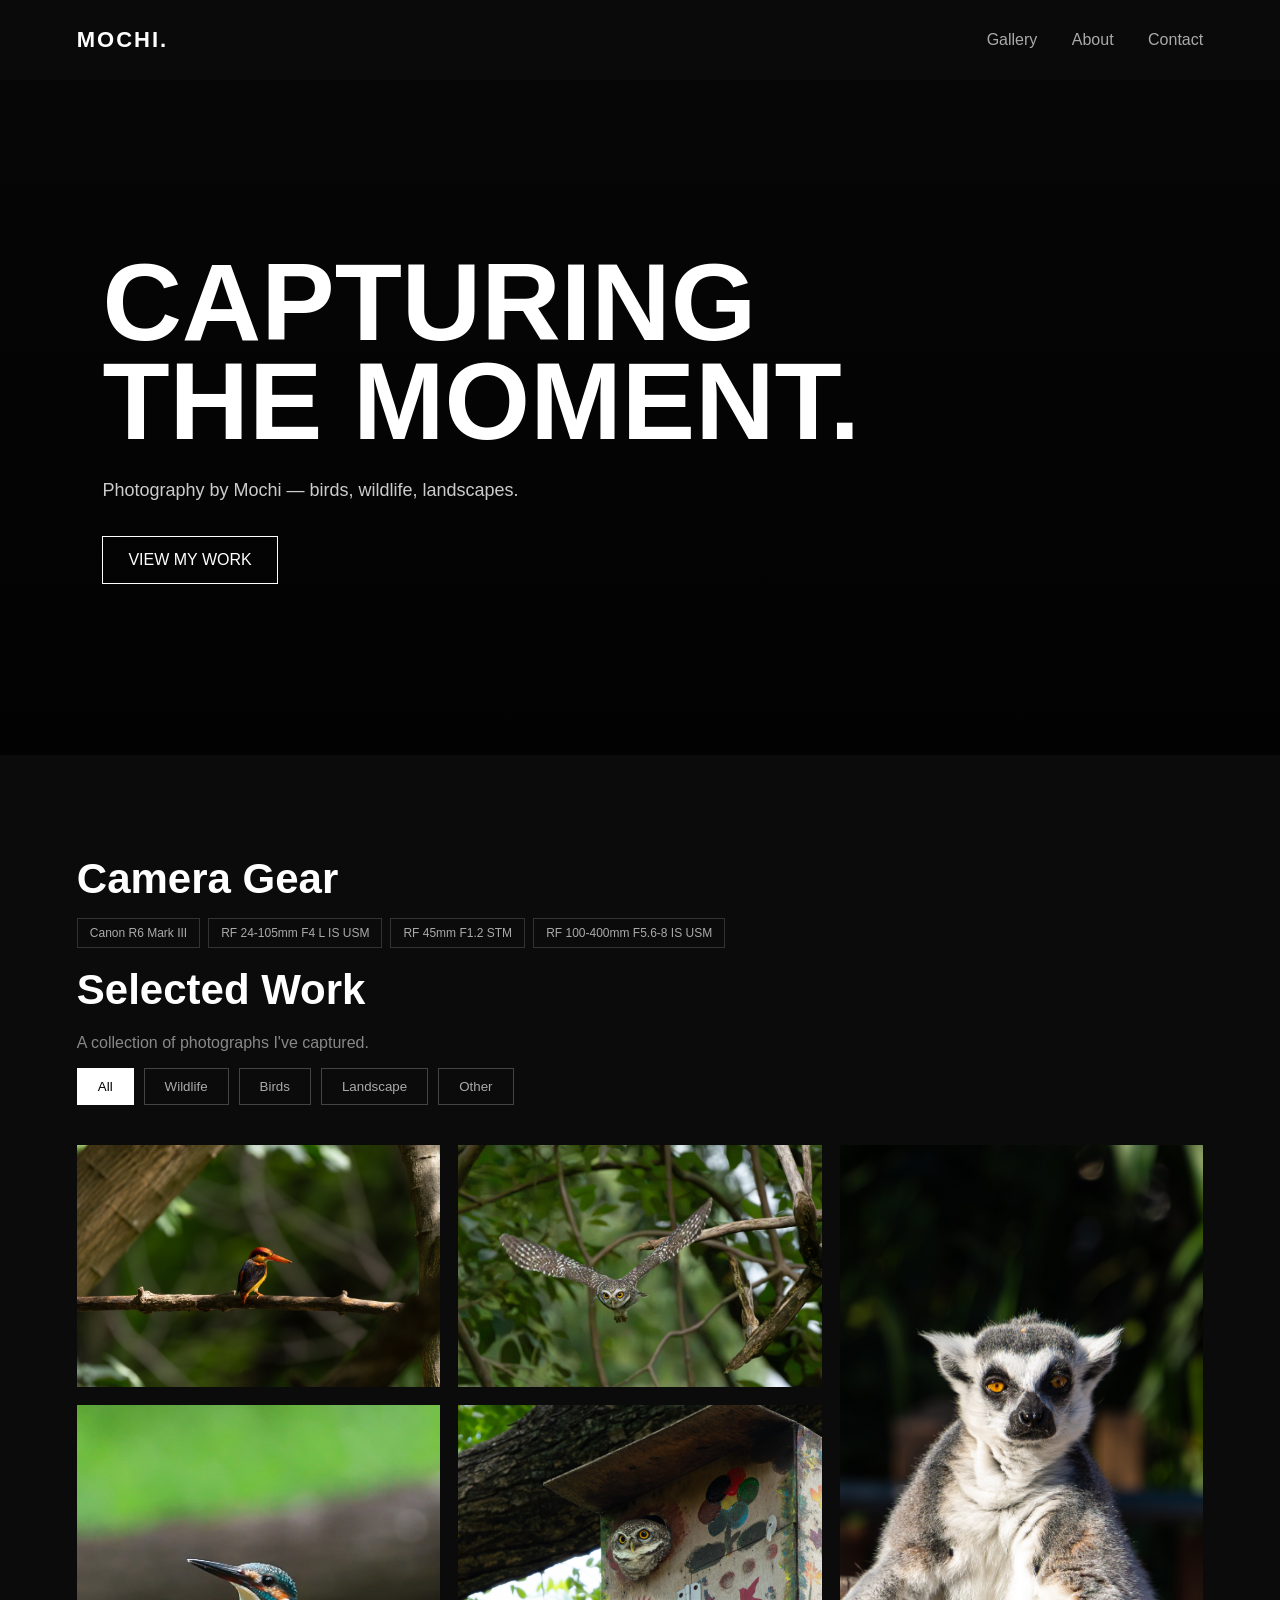
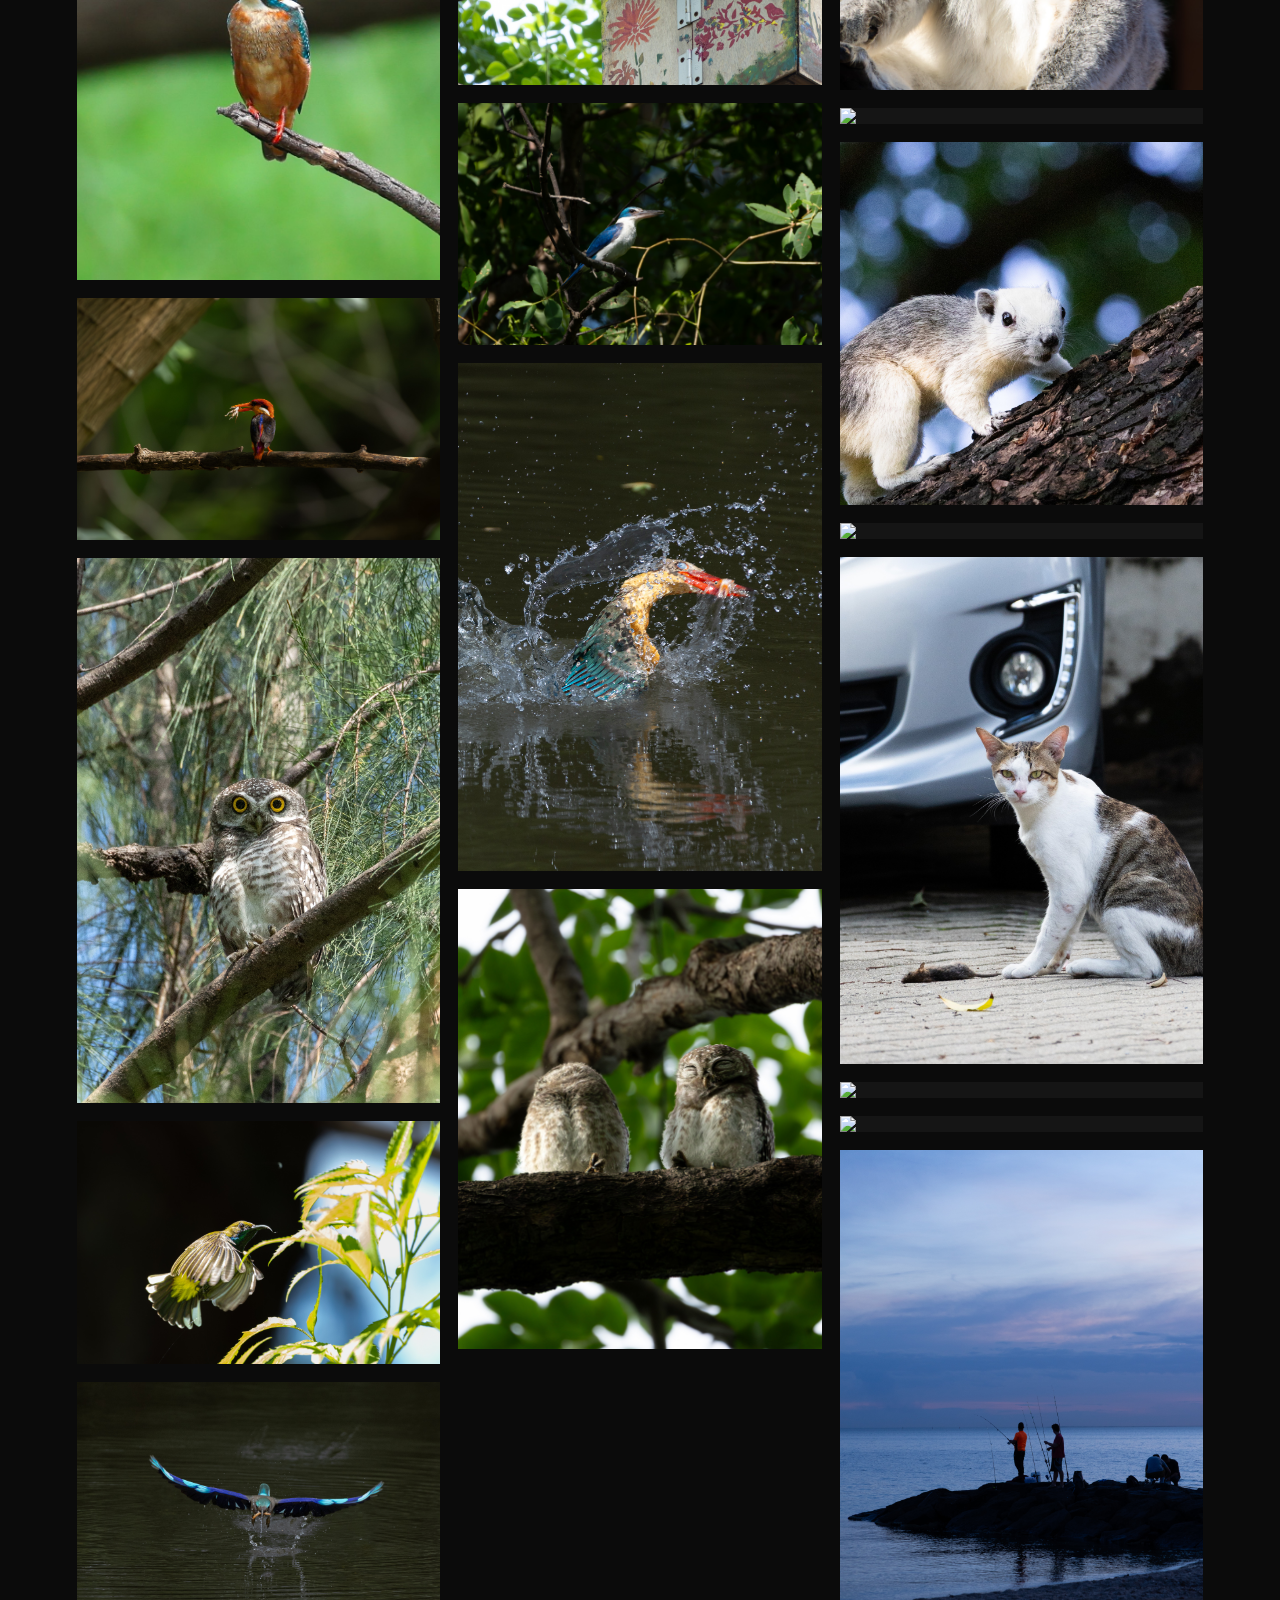
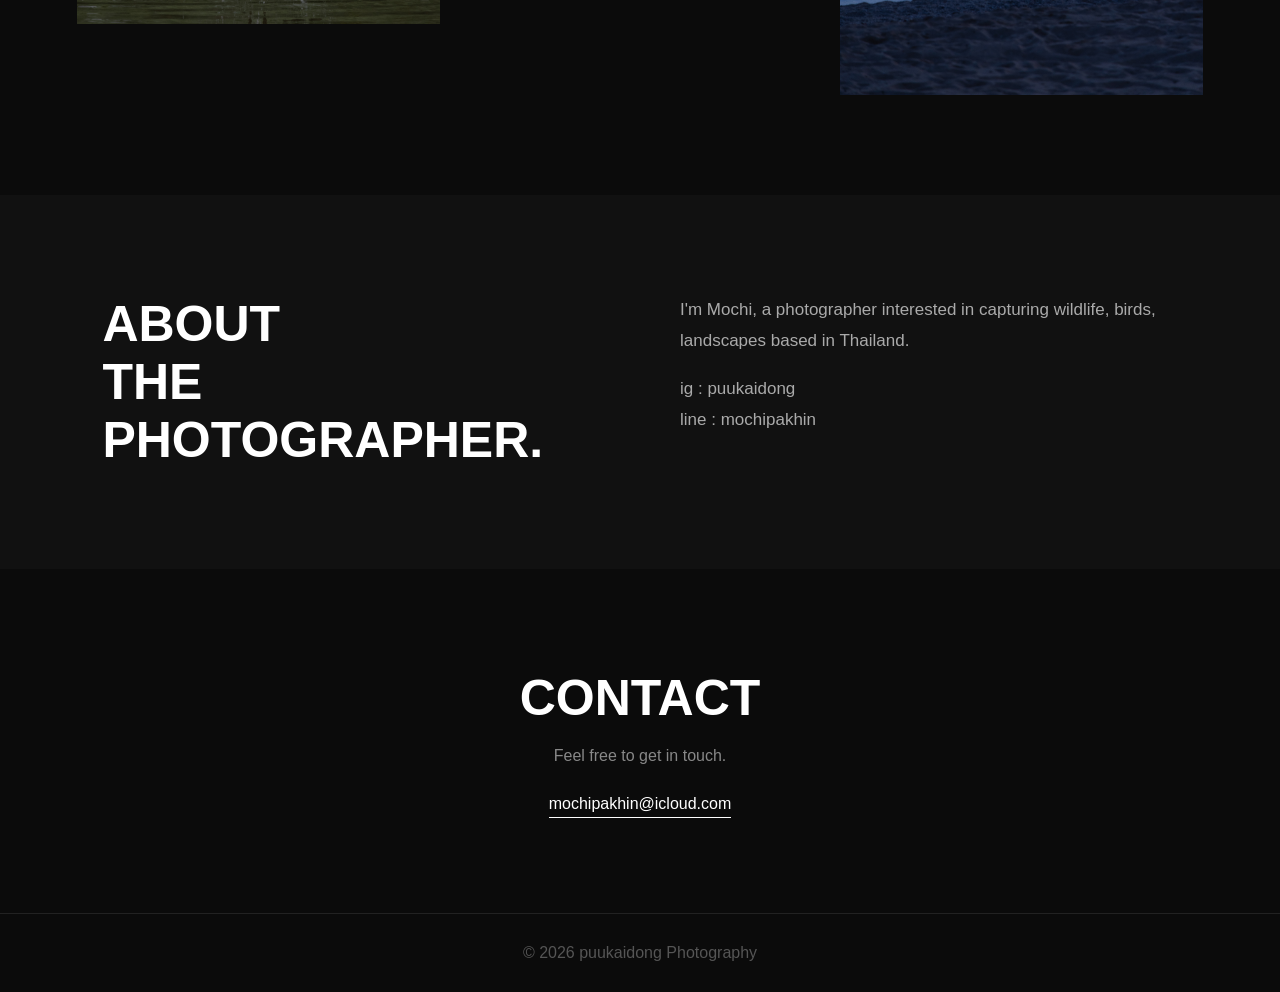
==== commit 1ad0fe17: "Update index.html" ====
--- a/docs/index.html
+++ b/docs/index.html
@@ -243,6 +243,33 @@
             </div>
         </div>
 
+        <div class="photo" data-category="landscape" onclick="openPhotoPage('land1')">
+            <img src="photos/land1.jpg">
+
+            <div class="photo-info">
+                <h3>Butterfly house</h3>
+                <p>Landscape Photography</p>
+            </div>
+        </div>
+
+        <div class="photo" data-category="landscape" onclick="openPhotoPage('land2')">
+            <img src="photos/land2.jpg">
+
+            <div class="photo-info">
+                <h3>Streets of Melbourne</h3>
+                <p>Landscape Photography</p>
+            </div>
+        </div>
+
+        <div class="photo" data-category="landscape" onclick="openPhotoPage('land3')">
+            <img src="photos/land3.jpg">
+
+            <div class="photo-info">
+                <h3>Aussies Fishing</h3>
+                <p>Landscape Photography</p>
+            </div>
+        </div>
+
     </div>
 
 </section>
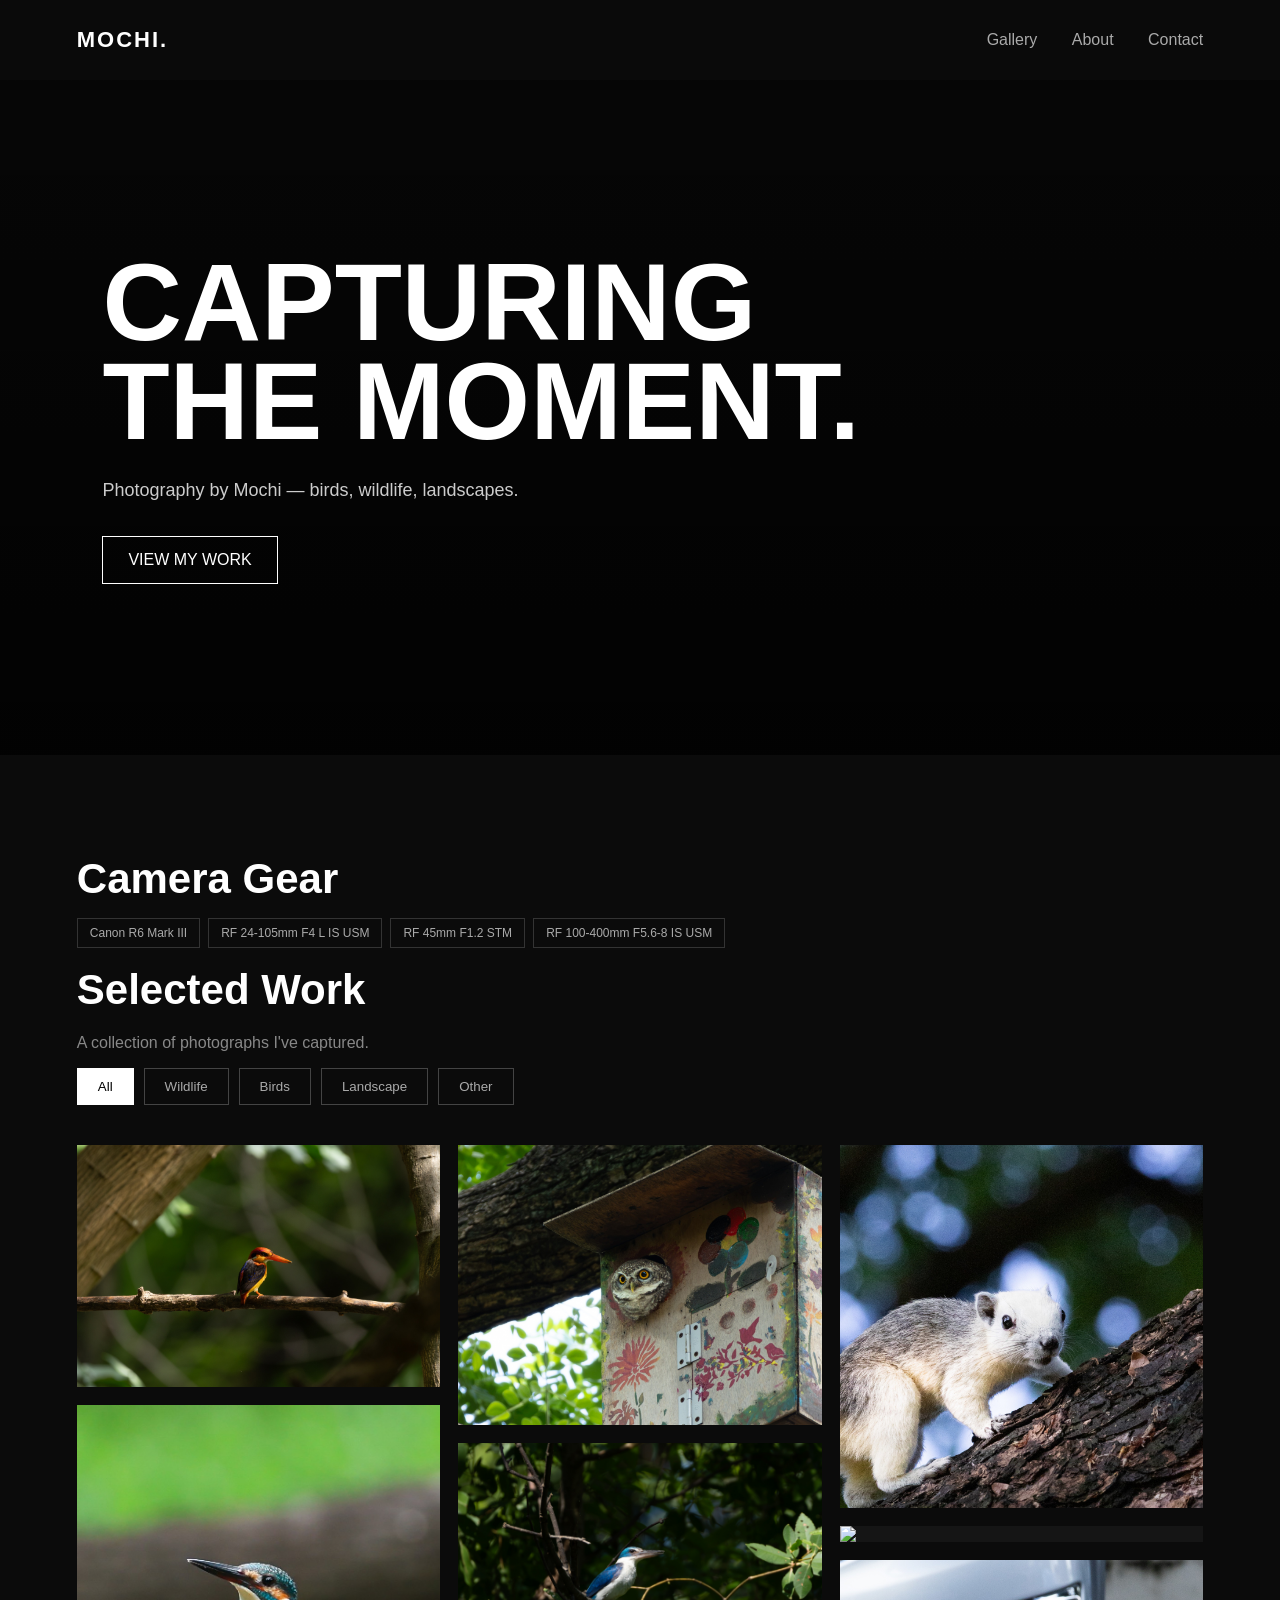
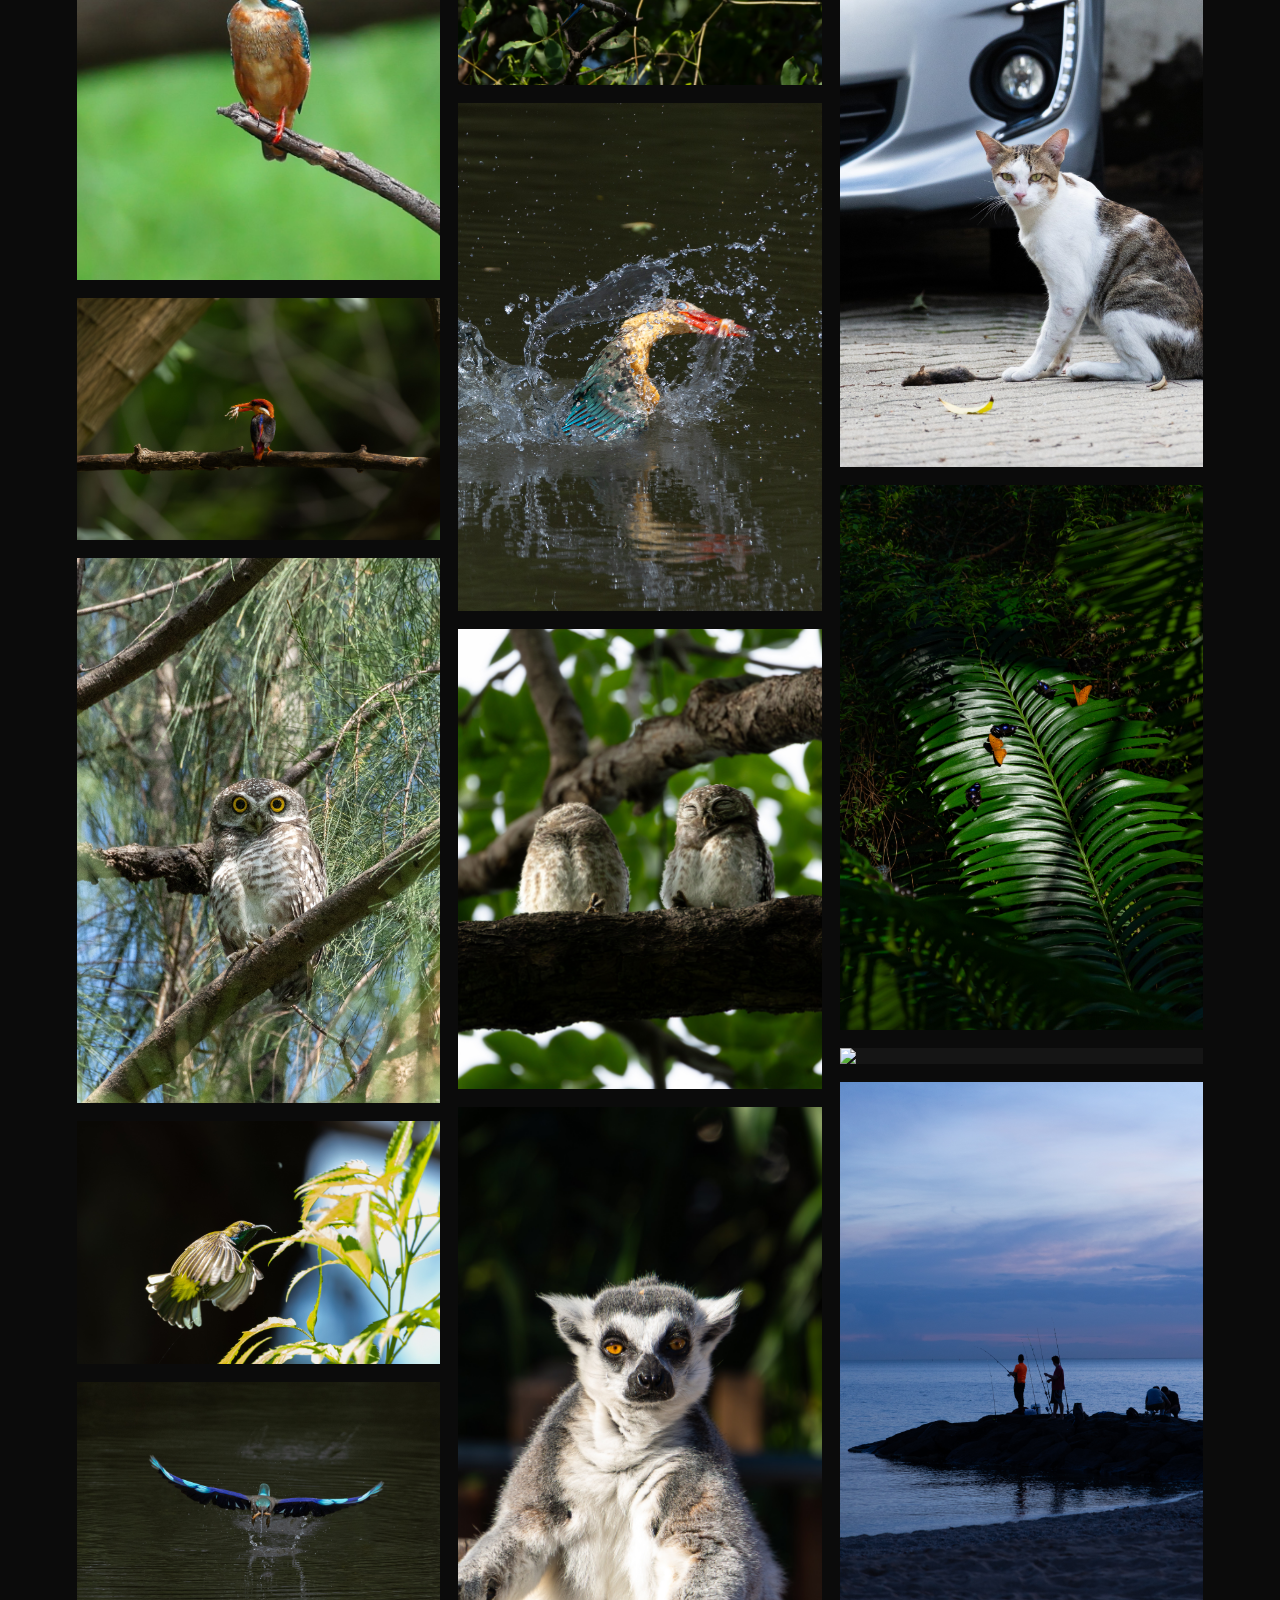
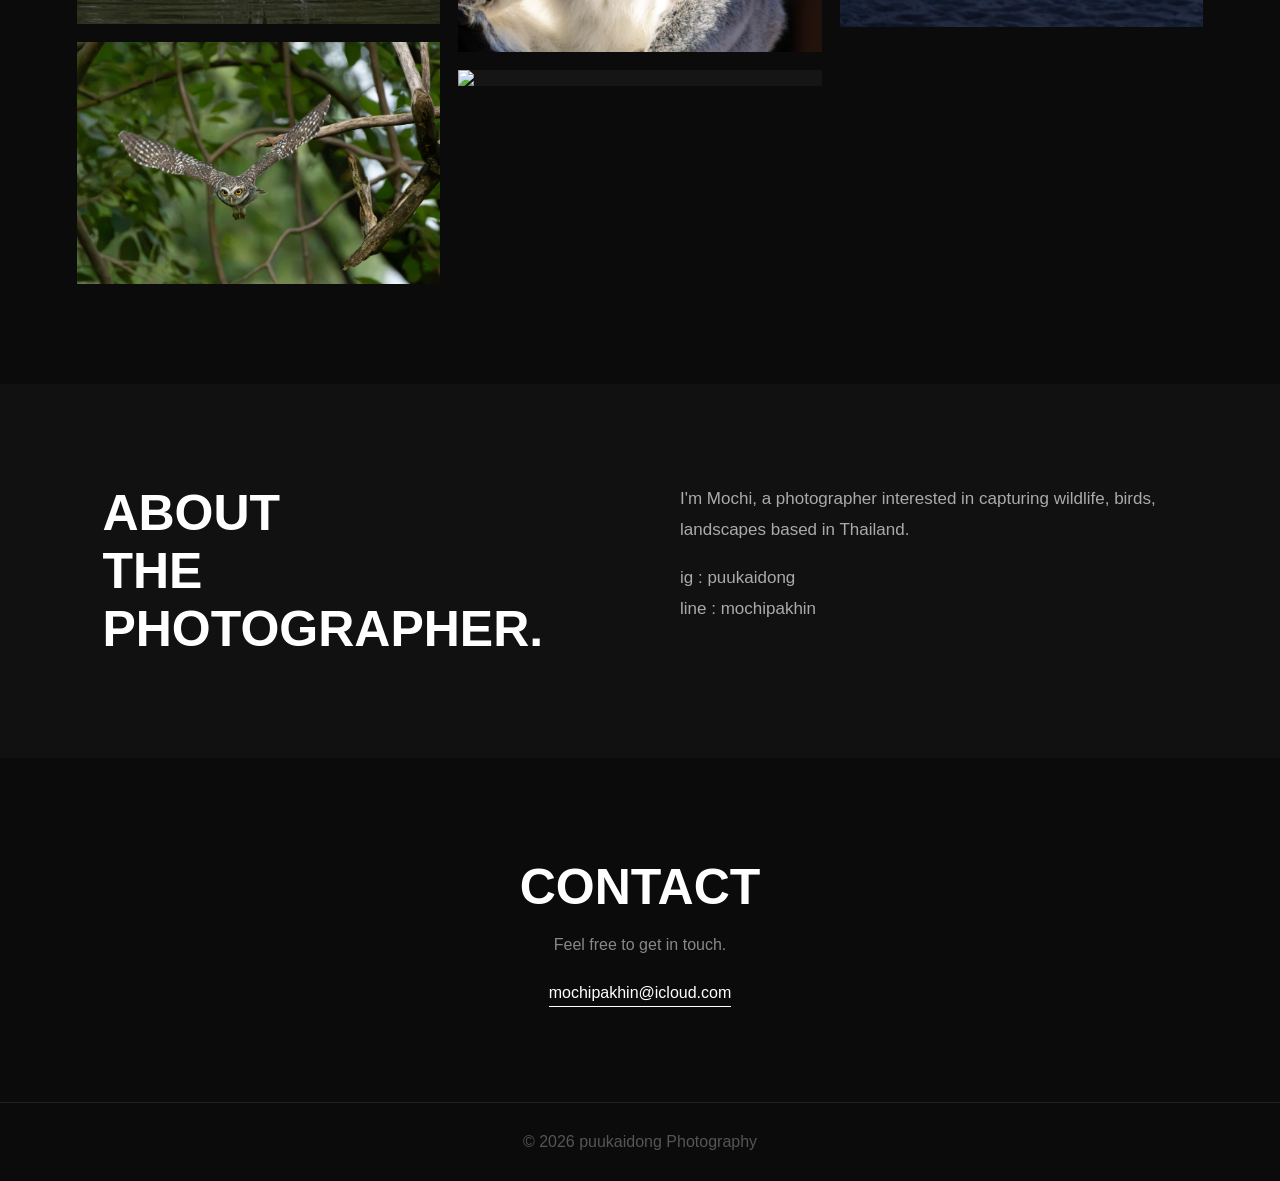
==== commit 28c23fe2: "Update index.html" ====
--- a/docs/index.html
+++ b/docs/index.html
@@ -247,7 +247,7 @@
             <img src="photos/land1.jpg">
 
             <div class="photo-info">
-                <h3>Butterfly house</h3>
+                <h3>Butterfly Dome</h3>
                 <p>Landscape Photography</p>
             </div>
         </div>
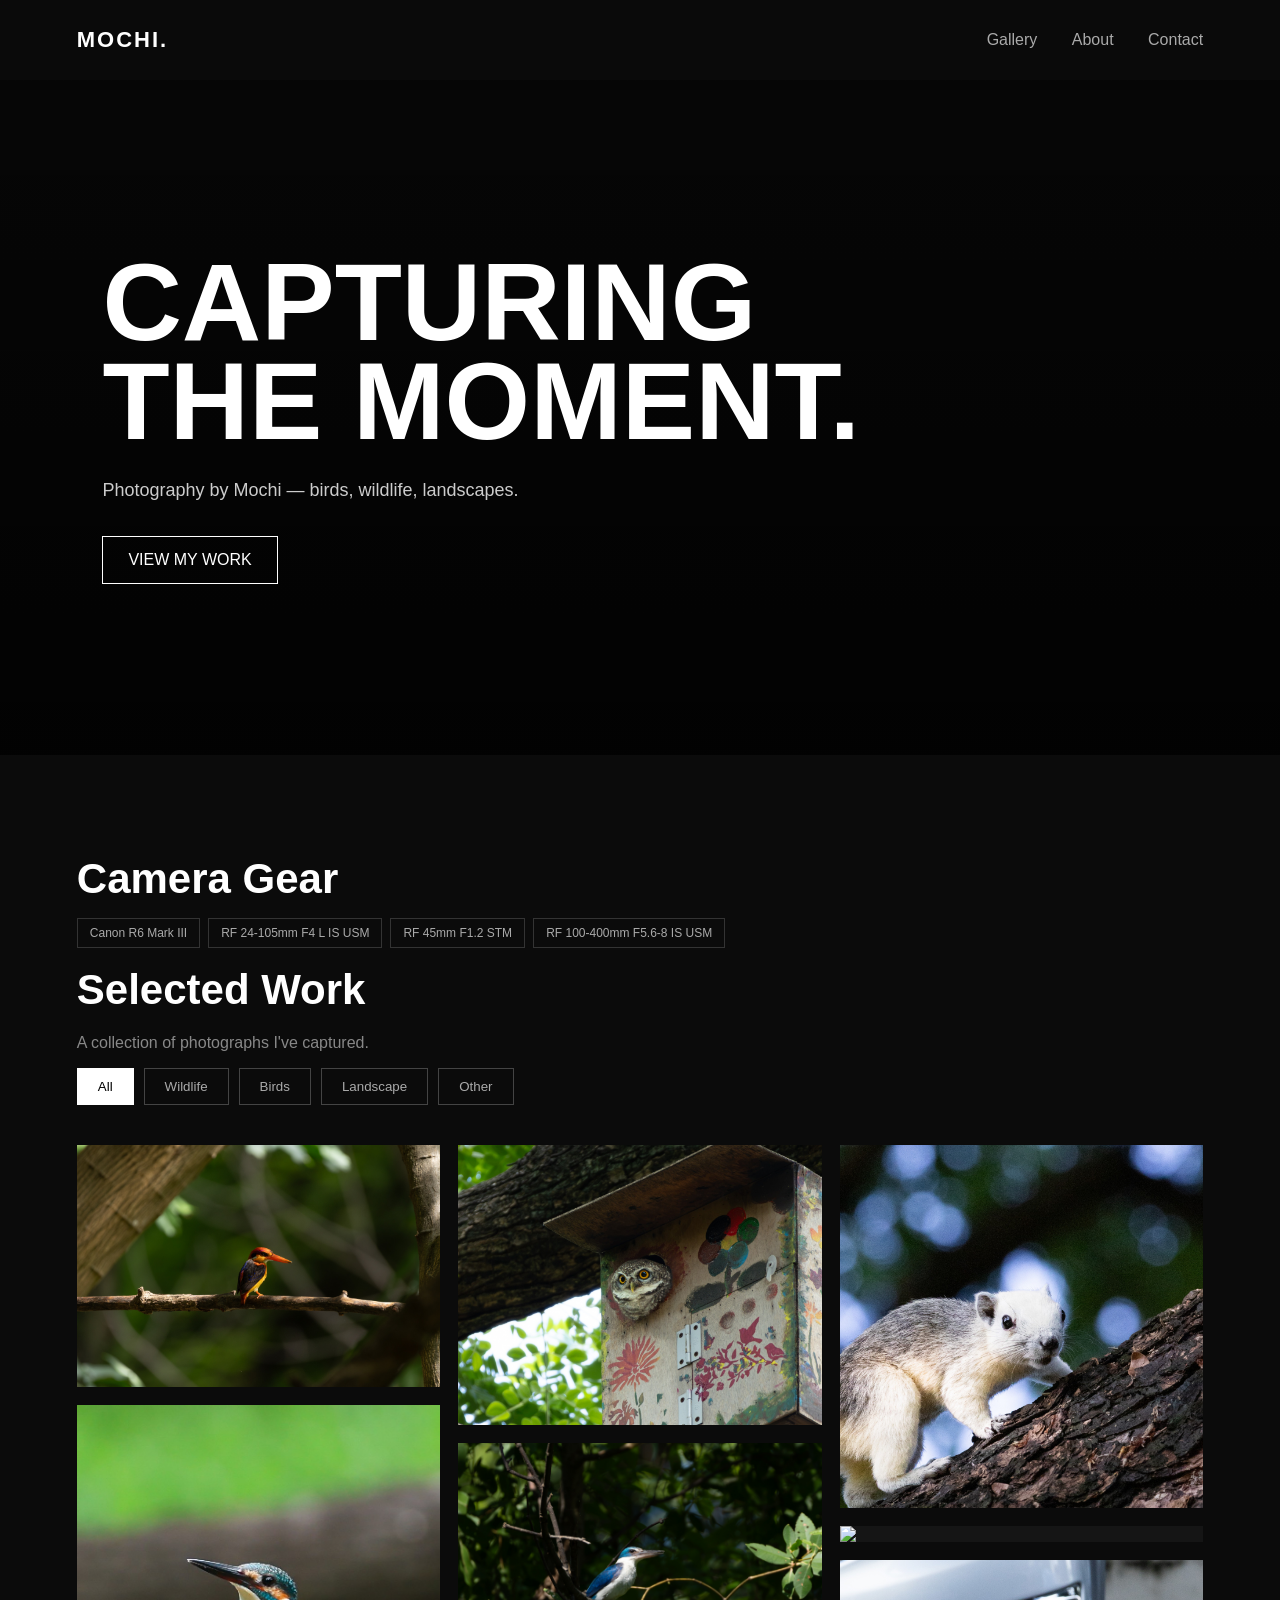
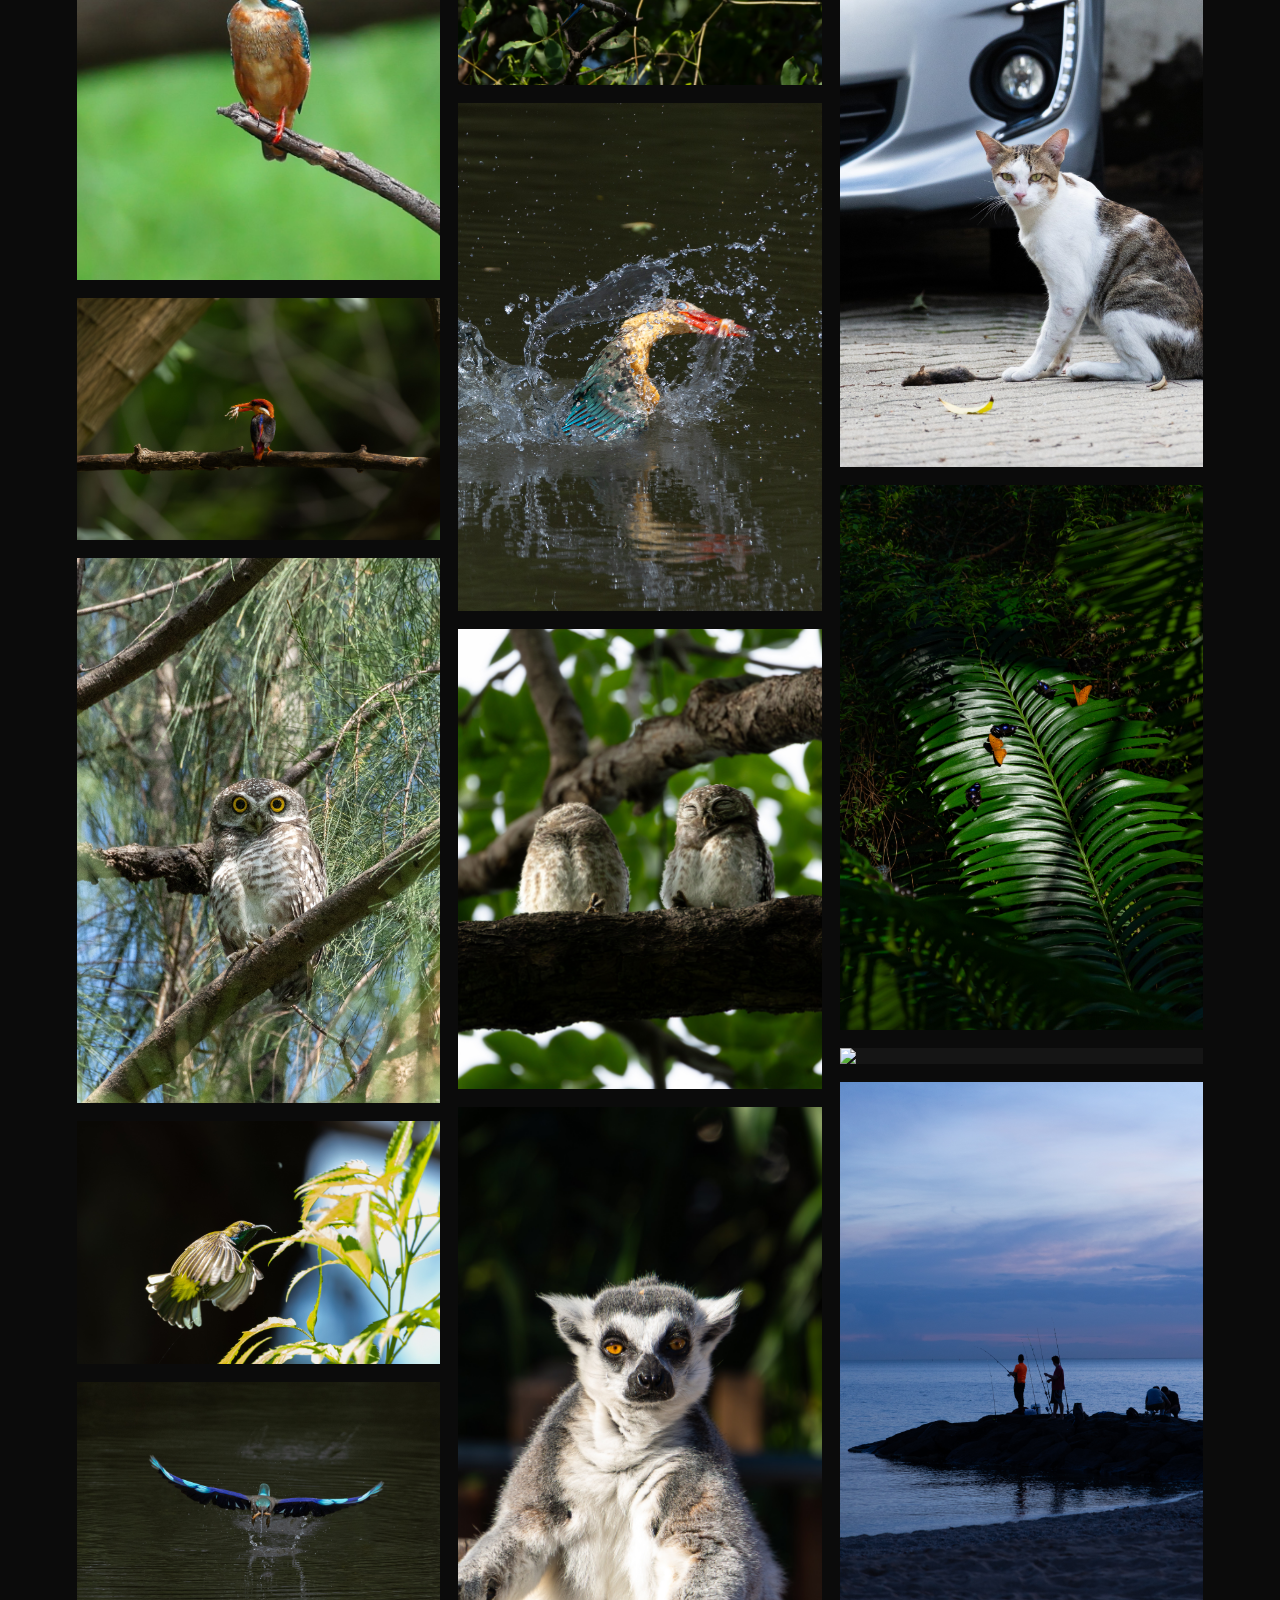
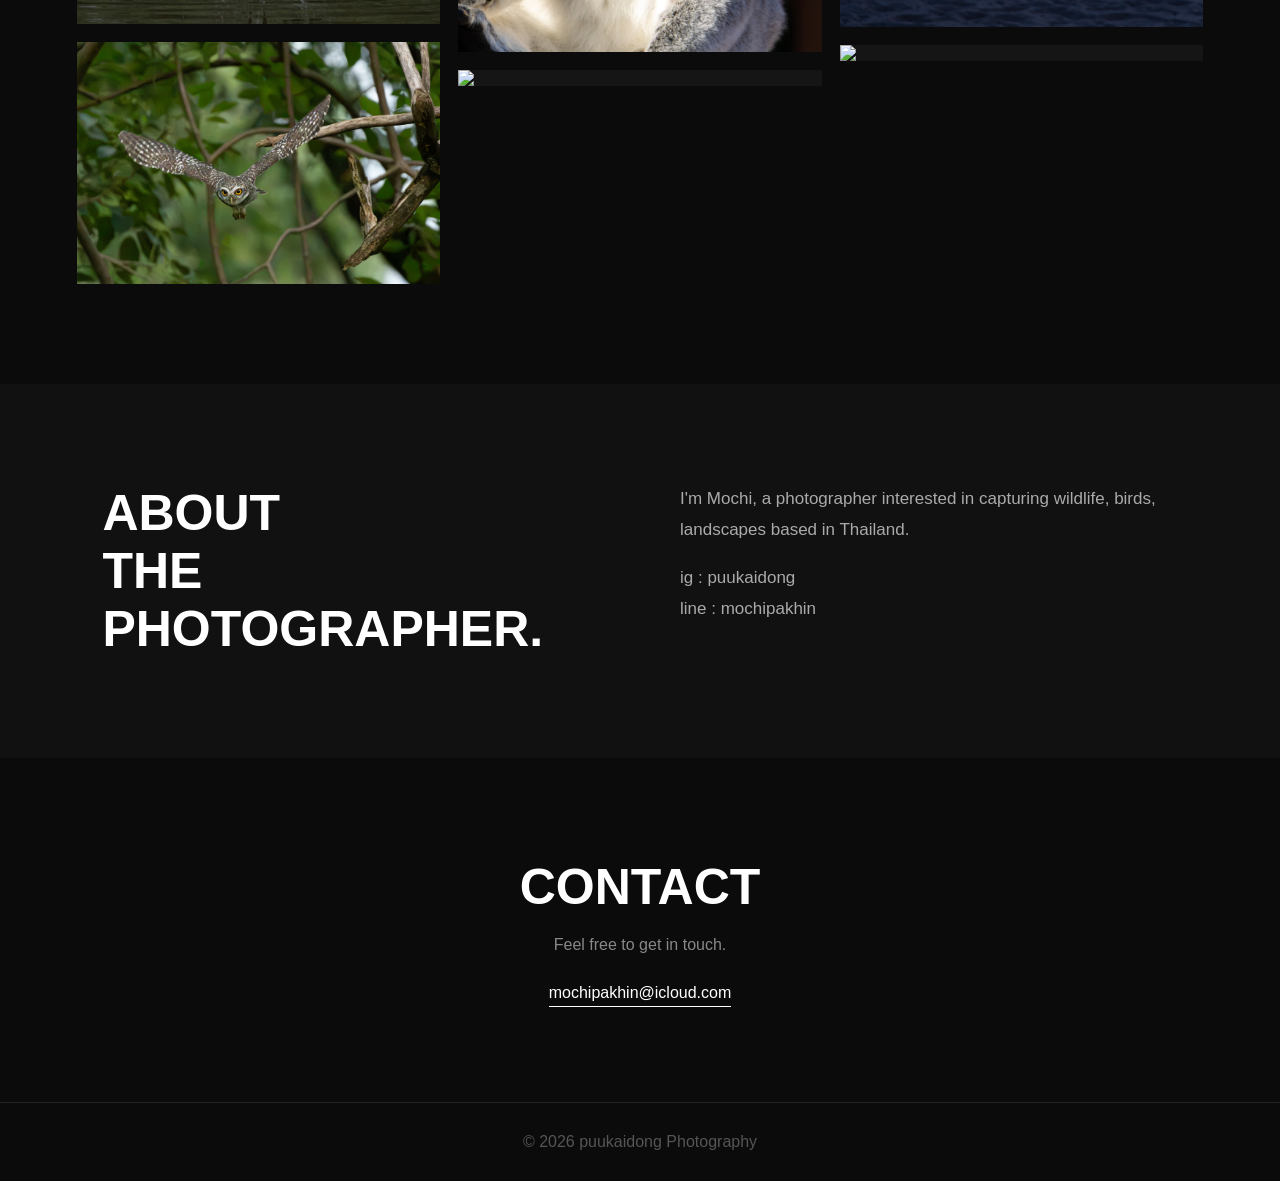
==== commit 6d3dbe52: "Update index.html" ====
--- a/docs/index.html
+++ b/docs/index.html
@@ -270,6 +270,15 @@
             </div>
         </div>
 
+        <div class="photo" data-category="other" onclick="openPhotoPage('other1')">
+            <img src="photos/other1.jpg">
+
+            <div class="photo-info">
+                <h3>Late night drive</h3>
+                <p>Other Photography</p>
+            </div>
+        </div>
+
     </div>
 
 </section>
